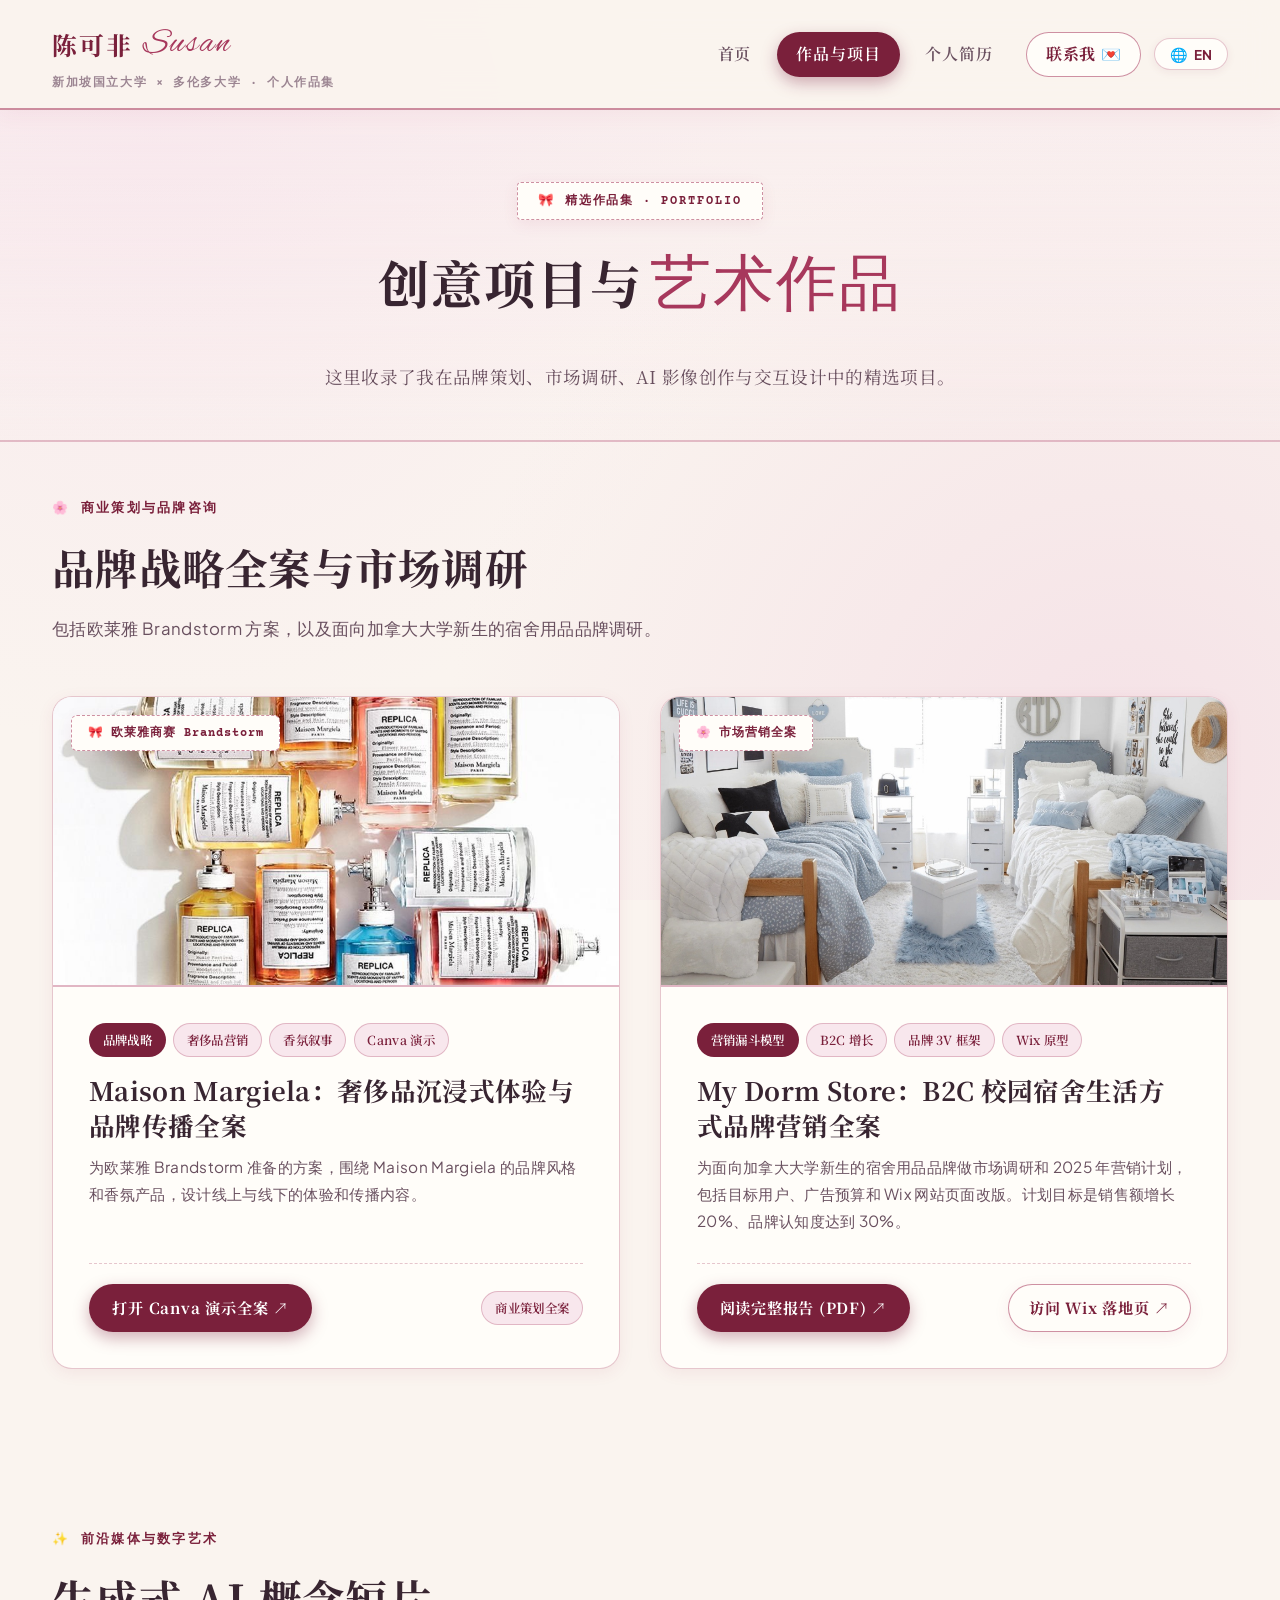
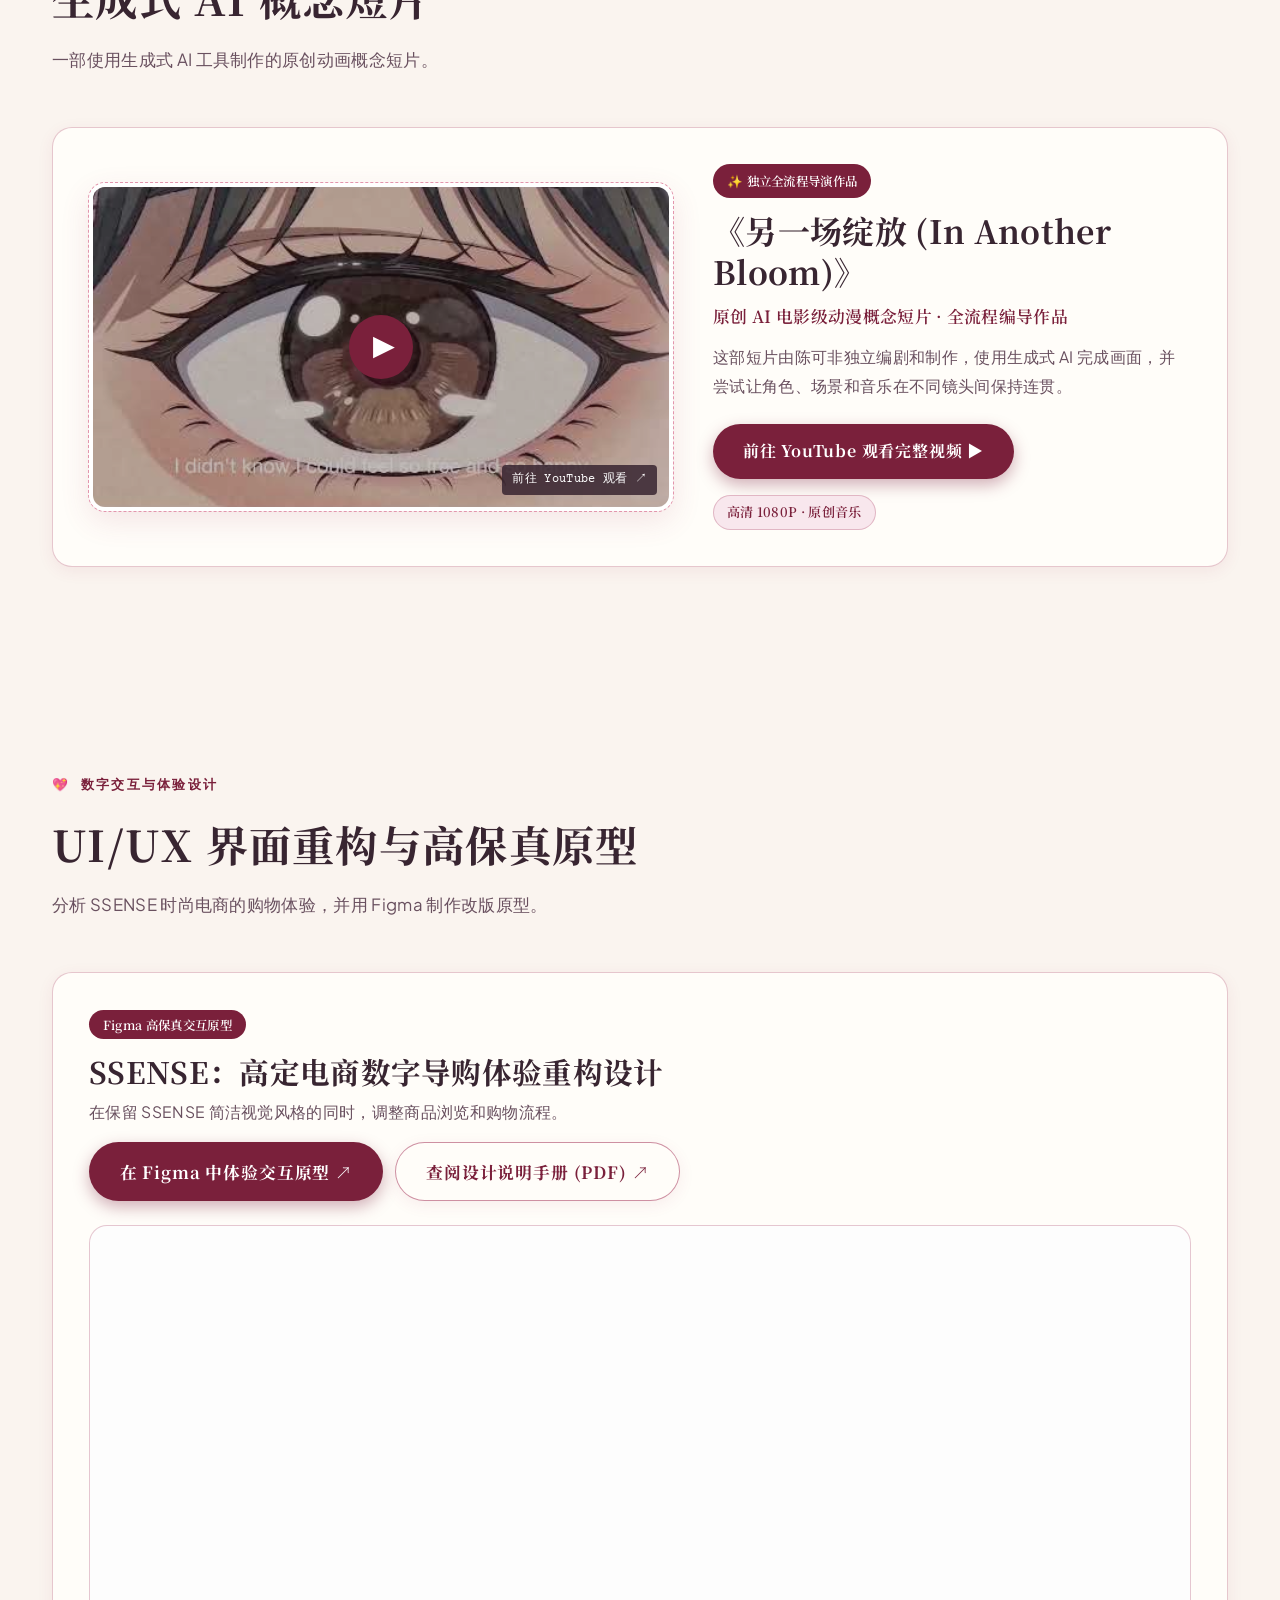
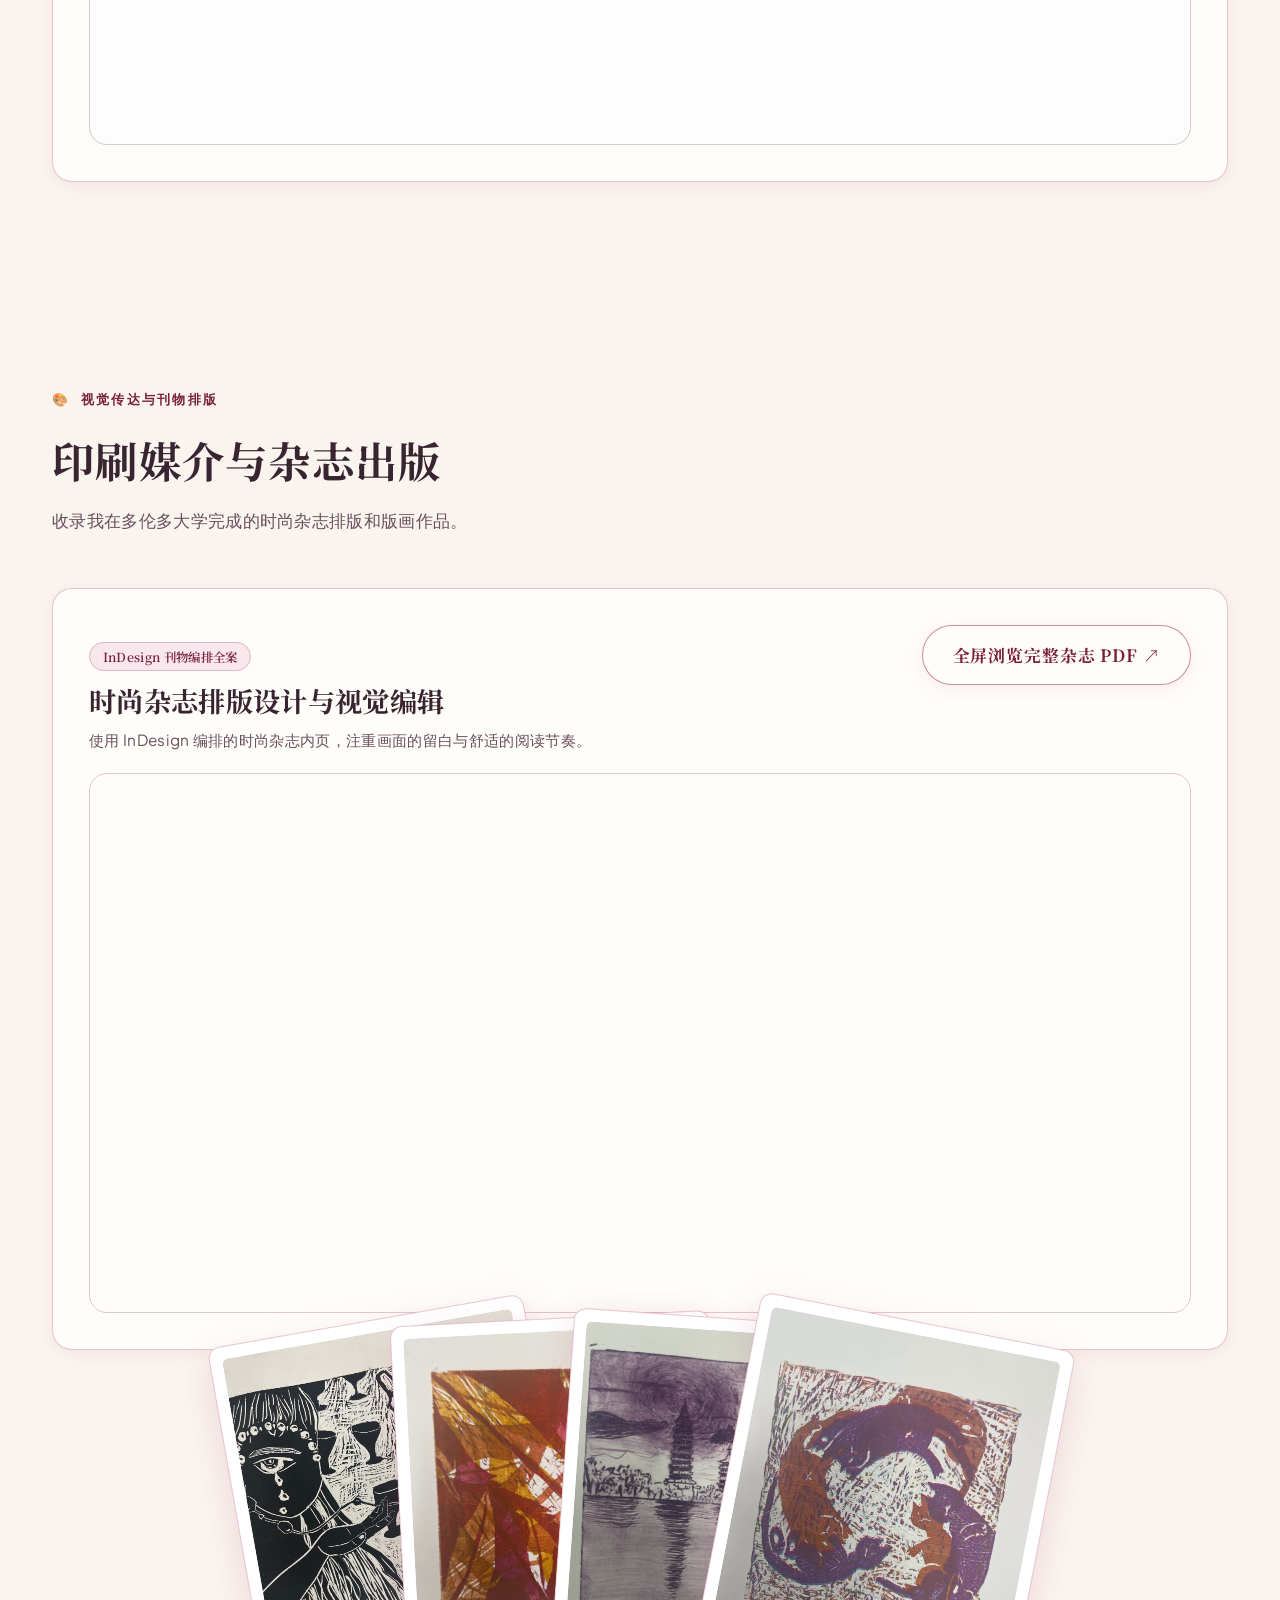
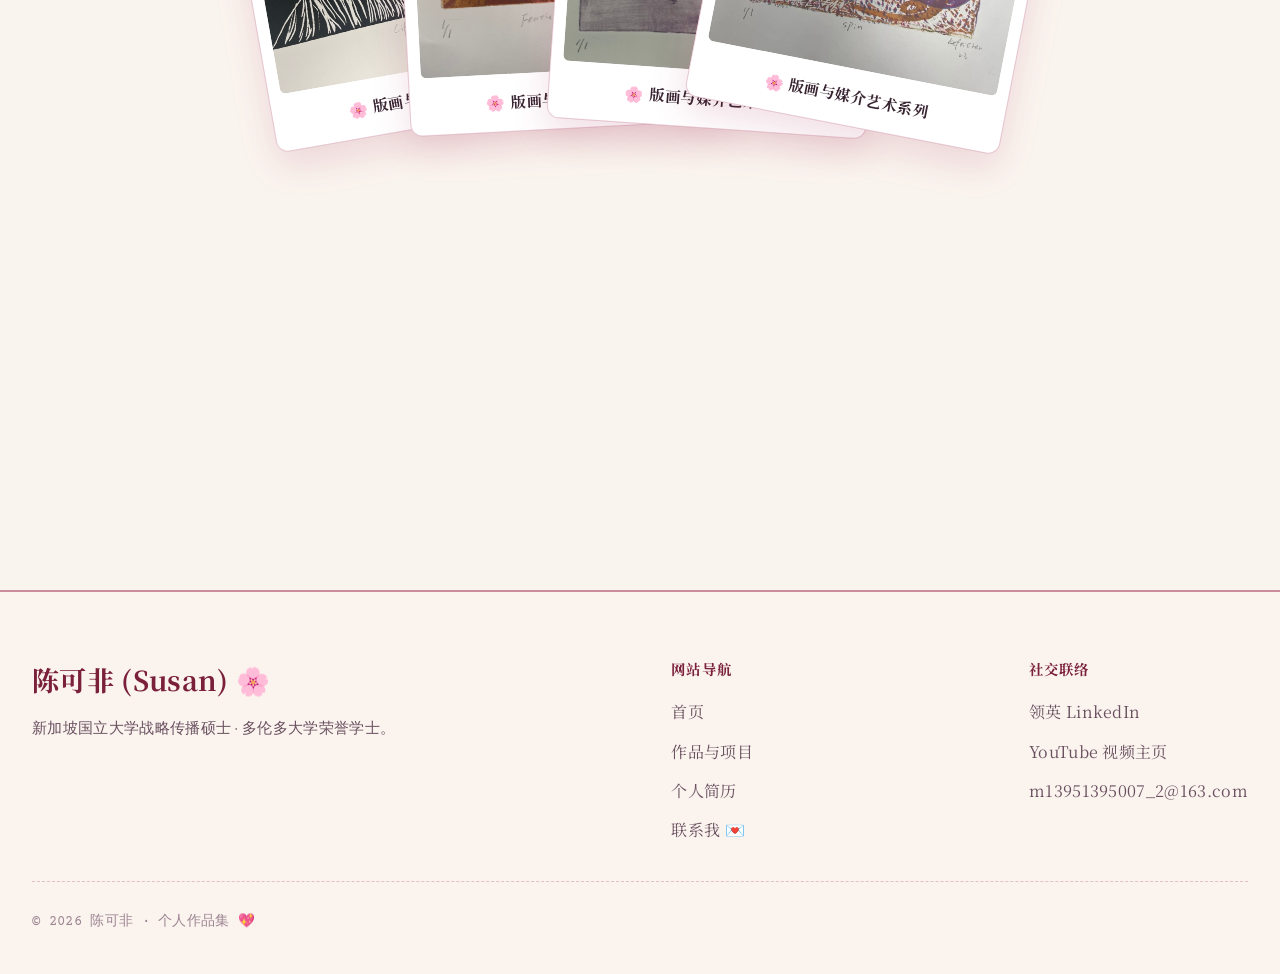
==== Project 2/Gallery.html @ 8dbc7023 "Add files via upload" ====
<!doctype html>
<html lang="zh-CN">
<head>
  <meta charset="utf-8">
  <meta name="viewport" content="width=device-width, initial-scale=1.0">
  <title>作品与项目 | 陈可非 (Susan) 🌸</title>
  <meta name="description" content="陈可非创意作品集 - 欧莱雅商业挑战赛策划案、My Dorm Store 营销全案、原创 AI 动漫短片、SSENSE 交互原型与印刷媒介出版设计。">
  <link rel="stylesheet" href="style.css">
  <script src="i18n.js"></script>
</head>
<body>

  <!-- 网站导航栏 -->
  <header class="site-header">
    <div class="nav-container">
      <a href="index.html" class="brand-logo">
        <span class="brand-name">陈可非 <span class="brand-script">Susan</span></span>
        <span class="brand-subtitle">新加坡国立大学 × 多伦多大学 · 个人作品集</span>
      </a>
      <nav class="site-nav">
        <a class="nav-link" href="index.html" data-i18n="nav.home">首页</a>
        <a class="nav-link active" href="Gallery.html" data-i18n="nav.gallery">作品与项目</a>
        <a class="nav-link" href="Resume.html" data-i18n="nav.resume">个人简历</a>
        <a class="nav-link nav-cta" href="Contact.html" data-i18n="nav.contact">联系我 💌</a>
        <button id="lang-toggle" class="lang-toggle-btn" aria-label="Toggle language" title="Switch Language">
          <span class="globe-icon">🌐</span>
          <span class="lang-text" data-i18n="lang.toggle_btn">EN</span>
        </button>
      </nav>
    </div>
  </header>

  <!-- 页面横幅 Banner -->
  <section class="subpage-hero">
    <div class="container">
      <span class="subpage-tag" data-i18n="gallery.hero_tag">🎀 精选作品集 · PORTFOLIO</span>
      <h1 class="subpage-title" data-i18n="gallery.hero_title">创意项目与<span>艺术作品</span></h1>
      <p class="subpage-desc" data-i18n="gallery.hero_desc">
        这里收录了我在品牌策划、市场调研、AI 影像创作与交互设计中的精选项目。
      </p>
    </div>
  </section>

  <!-- 主要内容区域 -->
  <main class="container">

    <!-- 板块一: 战略营销与商业策划 -->
    <section id="marketing-projects" class="section" style="padding-top: 0;">
      <div class="section-header">
        <span class="section-tag" data-i18n="gallery.sec1_tag">🌸 商业策划与品牌咨询</span>
        <h2 class="section-title" data-i18n="gallery.sec1_title">品牌战略全案与市场调研</h2>
        <p class="section-desc" data-i18n="gallery.sec1_desc">
          涵盖欧莱雅商业挑战赛策划全案与海外生活方式品牌市场营销调研。
        </p>
      </div>

      <div class="grid-projects">
        <!-- 案例 1: Maison Margiela -->
        <article id="margiela" class="project-card">
          <div class="card-media">
            <img src="Images/Maison_Margiela_Project.jpg" alt="Maison Margiela 品牌战略全案">
            <span class="card-media-badge" data-i18n="p1.badge">🎀 欧莱雅商赛 Brandstorm</span>
          </div>
          <div class="card-body">
            <div class="card-tags">
              <span class="tag-pill tag-featured" data-i18n="p1.tag1">品牌战略</span>
              <span class="tag-pill" data-i18n="p1.tag2">奢侈品营销</span>
              <span class="tag-pill" data-i18n="p1.tag3">香氛叙事</span>
              <span class="tag-pill" data-i18n="p1.tag4">Canva 演示</span>
            </div>
            <h3 class="card-title" data-i18n="p1.title">Maison Margiela：奢侈品沉浸式体验与品牌传播全案</h3>
            <p class="card-desc" data-i18n="p1.desc">
              针对全球顶尖商业赛事<strong>欧莱雅 Brandstorm</strong> 打造。深度解构 Maison Margiela 先锋时尚美学与香氛产品线，构建打通全渠道感官体验的数字叙事框架，精准赋能品牌在 Z 世代年轻圈层中的情绪共鸣。
            </p>
            <div class="card-footer">
              <a href="https://www.canva.com/design/DAHDSswVoE4/EtMs_yeeLUYKKAIg9IhPiQ/edit" target="_blank" rel="noopener noreferrer" class="btn btn-primary" style="padding: 0.6rem 1.4rem; font-size: 0.95rem;" data-i18n="gallery.btn_canva">
                打开 Canva 演示全案 ↗
              </a>
              <span class="tag-pill" data-i18n="gallery.pill_strategy">商业策划全案</span>
            </div>
          </div>
        </article>

        <!-- 案例 2: My Dorm Store -->
        <article id="mydormstore" class="project-card">
          <div class="card-media">
            <img src="Images/My_Dorm_Store_Cover.jpg" alt="My Dorm Store 市场营销全案">
            <span class="card-media-badge" data-i18n="p2.badge">🌸 市场营销全案</span>
          </div>
          <div class="card-body">
            <div class="card-tags">
              <span class="tag-pill tag-featured" data-i18n="p2.tag1">B2C 增长</span>
              <span class="tag-pill" data-i18n="p2.tag2">营销漏斗模型</span>
              <span class="tag-pill" data-i18n="p2.tag3">品牌 3V 框架</span>
              <span class="tag-pill" data-i18n="p2.tag4">Wix 原型落地</span>
            </div>
            <h3 class="card-title" data-i18n="p2.title">My Dorm Store：B2C 校园宿舍生活方式品牌营销全案</h3>
            <p class="card-desc" data-i18n="p2.desc">
              为加拿大高校新生宿舍生活方式品牌提供全链路市场调研与 2025 增长规划（目标提升 20% 销售额与 30% 知名度）。构建目标人群画像、营销漏斗付费广告预算分配策略，并完成 Wix 官网落地页重塑。
            </p>
            <div class="card-footer" style="flex-wrap: wrap; gap: 0.6rem;">
              <a href="other files/My Dorm Store Marketing Report.pdf" target="_blank" class="btn btn-primary" style="padding: 0.6rem 1.35rem; font-size: 0.95rem;" data-i18n="p2.btn_pdf">
                在线阅读完整 PDF 报告 ↗
              </a>
              <a href="https://nisirui6.wixsite.com/my-site-7" target="_blank" rel="noopener noreferrer" class="btn btn-secondary" style="padding: 0.6rem 1.25rem; font-size: 0.95rem;" data-i18n="gallery.btn_wix">
                访问 Wix 落地页 ↗
              </a>
            </div>
          </div>
        </article>
      </div>
    </section>

    <!-- 板块二: 前沿媒体与生成式 AI 影视 -->
    <section id="ai-anime" class="section">
      <div class="section-header">
        <span class="section-tag" data-i18n="gallery.sec2_tag">✨ 前沿媒体与数字艺术</span>
        <h2 class="section-title" data-i18n="gallery.sec2_title">生成式 AI 概念短片</h2>
        <p class="section-desc" data-i18n="gallery.sec2_desc">
          运用生成式 AI 工具链与数字影视制作全流程打造的原创动漫概念作品。
        </p>
      </div>

      <!-- 核心作品: 另一场绽放 (无嵌入播放器，点击直接前往 YouTube 观看) -->
      <div class="video-card-container">
        <div class="video-link-grid">
          <!-- 视频封面卡片，点击直达 YouTube -->
          <a href="https://www.youtube.com/watch?v=8Vp1lhLAo2I&t=71s" target="_blank" rel="noopener noreferrer" style="position: relative; display: block; border-radius: 16px; overflow: hidden; border: 4px solid #FFFFFF; outline: 1.5px dashed var(--pink-vintage); box-shadow: var(--shadow-card);" title="点击前往 YouTube 观看完整视频">
            <img src="Images/In_Another_Bloom_AI.jpg" alt="《另一场绽放》AI 动漫封面" style="width: 100%; height: 320px; object-fit: cover;">
            <!-- 播放按钮浮层 -->
            <div style="position: absolute; inset: 0; background: rgba(56, 37, 49, 0.3); display: flex; align-items: center; justify-content: center;">
              <div style="width: 64px; height: 64px; border-radius: 50%; background: var(--wine-seal); color: #fff; display: flex; align-items: center; justify-content: center; font-size: 1.75rem; box-shadow: var(--shadow-seal); padding-left: 4px;">
                ▶
              </div>
            </div>
            <span style="position: absolute; bottom: 12px; right: 12px; background: rgba(56, 37, 49, 0.85); color: #fff; font-family: var(--font-mono); font-size: 0.76rem; padding: 4px 10px; border-radius: 4px;" data-i18n="gallery.card_yt_jump">
              前往 YouTube 观看 ↗
            </span>
          </a>

          <!-- 作品文字解说与直达按钮 -->
          <div>
            <span class="tag-pill tag-featured" style="margin-bottom: 0.75rem; display: inline-block;" data-i18n="gallery.film_director_tag">✨ 独立全流程导演作品</span>
            <h3 style="font-family: var(--font-serif-cn); font-size: 2rem; color: var(--text-ink-dark); margin-bottom: 0.5rem; line-height: 1.3;" data-i18n="gallery.film_title">
              《另一场绽放 (In Another Bloom)》
            </h3>
            <p style="font-family: var(--font-serif-cn); font-size: 1.05rem; color: var(--wine-seal); font-weight: 600; margin-bottom: 0.75rem;" data-i18n="gallery.film_sub">
              原创 AI 电影级动漫概念短片 · 全流程编导作品
            </p>
            <p style="font-size: 0.98rem; color: var(--text-ink-medium); line-height: 1.8; margin-bottom: 1.5rem;" data-i18n="gallery.film_desc">
              由陈可非独立编剧、提示词架构与全流程制作的原创 AI 动漫艺术短片。探索生成式 AI 工具链在场景连贯性、电影级唯美光影构图与情感共鸣音乐声画同步的先锋表达。
            </p>
            <div style="display: flex; gap: 1rem; align-items: center; flex-wrap: wrap;">
              <a href="https://www.youtube.com/watch?v=8Vp1lhLAo2I&t=71s" target="_blank" rel="noopener noreferrer" class="btn btn-primary" style="padding: 0.75rem 1.8rem; font-size: 1rem;" data-i18n="gallery.btn_yt_watch">
                前往 YouTube 观看完整视频 ▶
              </a>
              <span class="tag-pill" style="font-size: 0.82rem;" data-i18n="gallery.film_hd_pill">高清 1080P · 原创音乐</span>
            </div>
          </div>
        </div>
      </div>
    </section>

    <!-- 板块三: 数字交互体验与 UI/UX 原型设计 -->
    <section id="ssense" class="section">
      <div class="section-header">
        <span class="section-tag" data-i18n="gallery.sec3_tag">💖 数字交互与体验设计</span>
        <h2 class="section-title" data-i18n="gallery.sec3_title">UI/UX 界面重构与高保真原型</h2>
        <p class="section-desc" data-i18n="gallery.sec3_desc">针对时尚电商平台 SSENSE 进行的体验分析、线框图推演与 Figma 交互原型重构。</p>
      </div>

      <div class="video-card-container">
        <div style="display: flex; justify-content: space-between; align-items: baseline; margin-bottom: 1.5rem; flex-wrap: wrap; gap: 1rem;">
          <div>
            <span class="tag-pill tag-featured" data-i18n="gallery.ssense_tag">Figma 高保真交互原型</span>
            <h3 style="font-family: var(--font-serif-cn); font-size: 1.85rem; color: var(--text-ink-dark); margin-top: 0.4rem;" data-i18n="gallery.ssense_title">SSENSE：高定电商数字导购体验重构设计</h3>
            <p style="color: var(--text-ink-medium); font-size: 0.98rem;" data-i18n="gallery.ssense_desc">极简主义奢品艺术画报排版与顺畅无阻的购物决策流程融合。</p>
          </div>
          <div style="display: flex; gap: 0.75rem; flex-wrap: wrap;">
            <a href="https://www.figma.com/file/NtJrOQ6XCEN53p4kDRyqcV/SSENSE?type=design&node-id=0%3A1&mode=design&t=7XXbhfQ2fX0tbKRV-1" target="_blank" rel="noopener noreferrer" class="btn btn-primary" data-i18n="gallery.btn_figma">
              在 Figma 中体验交互原型 ↗
            </a>
            <a href="other files/SSENSE – Figma.pdf" target="_blank" class="btn btn-secondary" data-i18n="gallery.btn_ssense_pdf">
              查阅设计说明手册 (PDF) ↗
            </a>
          </div>
        </div>

        <div class="embedded-document-frame" style="border-radius: 18px; overflow: hidden; border: 1.5px solid var(--border-vintage); background: #fdfdfd; height: 520px;">
          <iframe src="other files/SSENSE – Figma.pdf" title="SSENSE 改版设计展示" width="100%" height="100%" style="border: 0;"></iframe>
        </div>
      </div>
    </section>

    <!-- 板块四: 版式设计与印刷媒介 -->
    <section id="print-media" class="section">
      <div class="section-header">
        <span class="section-tag" data-i18n="gallery.sec4_tag">🎨 视觉传达与刊物排版</span>
        <h2 class="section-title" data-i18n="gallery.sec4_title">印刷媒介与杂志出版</h2>
        <p class="section-desc" data-i18n="gallery.sec4_desc">
          在多伦多大学期间创作的时尚杂志排版与版画作品，记录我对纸张质感与版式美学的探索。
        </p>
      </div>

      <!-- 杂志全案嵌入 -->
      <div class="video-card-container" style="margin-bottom: 3.5rem;">
        <div style="display: flex; justify-content: space-between; align-items: baseline; margin-bottom: 1.25rem; flex-wrap: wrap; gap: 1rem;">
          <div>
            <span class="tag-pill" data-i18n="gallery.mag_tag">InDesign 刊物编排全案</span>
            <h3 style="font-family: var(--font-serif-cn); font-size: 1.7rem; color: var(--text-ink-dark); margin-top: 0.4rem;" data-i18n="gallery.mag_title">时尚杂志排版设计与视觉编辑</h3>
            <p style="color: var(--text-ink-medium); font-size: 0.96rem;" data-i18n="gallery.mag_desc">使用 InDesign 编排的时尚杂志内页，注重画面的留白与舒适的阅读节奏。</p>
          </div>
          <a href="other files/in design magazine.pdf" target="_blank" class="btn btn-secondary" data-i18n="gallery.btn_mag_pdf">
            全屏浏览完整杂志 PDF ↗
          </a>
        </div>
        <div class="embedded-document-frame" style="border-radius: 18px; overflow: hidden; border: 1.5px solid var(--border-vintage); height: 540px;">
          <iframe src="other files/in design magazine.pdf" title="时尚杂志排版 PDF" width="100%" height="100%" style="border: 0;"></iframe>
        </div>
      </div>

      <!-- 翻动书页交叉堆叠展示（纯艺术版画媒介系列） -->
      <div class="art-book-deck-container">
        <div style="text-align: center; margin-bottom: 1.5rem;">
          <span class="tag-pill" style="font-size: 0.85rem; padding: 0.35rem 1rem;" data-i18n="gallery.book_hint">✦ 鼠标轻触或悬停任意书页 · 翻动浮起放大品读 ✦</span>
        </div>
        <div class="art-book-deck">
          <div class="book-page-card">
            <img src="Print media/WechatIMG1168.jpeg" alt="版画展出作品" loading="lazy">
            <div class="book-page-label" data-i18n="gallery.book_label">🌸 版画与媒介艺术系列</div>
          </div>
          <div class="book-page-card">
            <img src="Print media/WechatIMG1169.jpeg" alt="版画展出作品" loading="lazy">
            <div class="book-page-label" data-i18n="gallery.book_label">🌸 版画与媒介艺术系列</div>
          </div>
          <div class="book-page-card">
            <img src="Print media/WechatIMG1172.jpeg" alt="版画展出作品" loading="lazy">
            <div class="book-page-label" data-i18n="gallery.book_label">🌸 版画与媒介艺术系列</div>
          </div>
          <div class="book-page-card">
            <img src="Print media/WechatIMG1174.jpeg" alt="版画展出作品" loading="lazy">
            <div class="book-page-label" data-i18n="gallery.book_label">🌸 版画与媒介艺术系列</div>
          </div>
        </div>
      </div>
    </section>

  </main>

  <!-- 网站页脚 -->
  <footer class="site-footer">
    <div class="footer-container">
      <div class="footer-top">
        <div class="footer-brand">
          <h3 class="footer-brand-title" data-i18n="footer.brand_title">陈可非 (Susan) 🌸</h3>
          <p class="footer-brand-desc" data-i18n="footer.brand_desc">
            新加坡国立大学战略传播硕士 · 多伦多大学荣誉学士。
          </p>
        </div>
        <div class="footer-links-col">
          <span class="footer-col-title" data-i18n="footer.nav_title">网站导航</span>
          <a href="index.html" class="footer-link" data-i18n="nav.home">首页</a>
          <a href="Gallery.html" class="footer-link" data-i18n="nav.gallery">作品与项目</a>
          <a href="Resume.html" class="footer-link" data-i18n="nav.resume">个人简历</a>
          <a href="Contact.html" class="footer-link" data-i18n="nav.contact">联系我</a>
        </div>
        <div class="footer-links-col">
          <span class="footer-col-title" data-i18n="footer.social_title">社交联络</span>
          <a href="https://www.linkedin.com/in/%E5%8F%AF%E9%9D%9E-%E9%99%88-438ab32bb/" target="_blank" rel="noopener noreferrer" class="footer-link">领英 LinkedIn</a>
          <a href="https://www.youtube.com/@KefeiChen-c9f" target="_blank" rel="noopener noreferrer" class="footer-link">YouTube 视频主页</a>
          <a href="mailto:m13951395007_2@163.com" class="footer-link">m13951395007_2@163.com</a>
        </div>
      </div>
      <div class="footer-bottom">
        <span data-i18n="footer.bottom">© 2026 陈可非 · 个人作品集 💖</span>
      </div>
    </div>
  </footer>

</body>
</html>
---- Project 2/style.css ----
/* ==========================================================================
   KEFEI (SUSAN) CHEN - PERSONAL PORTFOLIO DESIGN SYSTEM
   Vintage Pink / Coquette Ephemera / Retro Chinese Editorial Aesthetic
   (粉色复古风 · 经典思源宋体 · 浪漫手账 · 邮戳名信片 · 典雅清晰中文排版)
   ========================================================================== */

@import url('https://fonts.googleapis.com/css2?family=Alex+Brush&family=Cormorant+Garamond:ital,wght@0,400;0,500;0,600;0,700;1,400;1,600;1,700&family=Courier+Prime:ital,wght@0,400;0,700;1,400&family=Noto+Serif+SC:wght@400;500;600;700;900&family=Plus+Jakarta+Sans:wght@300;400;500;600;700&display=swap');

:root {
  /* Vintage Rose & Antique Cream Paper Palette */
  --bg-vintage: #FAF4EF;
  --bg-paper: #FFFDF9;
  --bg-dusty-pink: #F8E7ED;
  --bg-soft-blush: #FCF1F5;
  --bg-card-hover: #FFF9FA;

  /* Antique Pink & Seal Tones */
  --pink-vintage-light: #FCE8EE;
  --pink-vintage: #E395AD;
  --pink-vintage-deep: #A7385C;
  --wine-seal: #7A203B;
  --gold-accent: #C49A58;

  /* Ink Typography (古典梅子墨水色，柔和深邃有书卷气，不显死黑) */
  --text-ink-dark: #382531;
  --text-ink-medium: #69505F;
  --text-ink-muted: #9C8592;
  --text-white: #FFFFFF;

  /* Borders & Stamp Lines */
  --border-vintage: rgba(167, 56, 92, 0.28);
  --border-vintage-strong: rgba(167, 56, 92, 0.55);
  --border-dashed: 1.5px dashed rgba(167, 56, 92, 0.4);

  /* Shadows (柔和纸本阴影) */
  --shadow-paper: 0 4px 16px rgba(167, 56, 92, 0.08);
  --shadow-card: 0 10px 30px rgba(167, 56, 92, 0.12);
  --shadow-card-hover: 0 20px 48px rgba(167, 56, 92, 0.2);
  --shadow-seal: 0 6px 16px rgba(122, 32, 59, 0.35);

  /* Font Families: 复古宋体 + 经典英式衬线 + 花体手写 + 等宽打字机 */
  --font-serif-cn: 'Noto Serif SC', 'Songti SC', 'Source Han Serif SC', 'Cormorant Garamond', serif;
  --font-serif: 'Cormorant Garamond', 'Noto Serif SC', serif;
  --font-script: 'Alex Brush', cursive;
  --font-mono: 'Courier Prime', Courier, monospace;
  --font-sans: -apple-system, BlinkMacSystemFont, 'PingFang SC', 'Hiragino Sans GB', 'Plus Jakarta Sans', sans-serif;

  /* Smooth Transitions */
  --transition-smooth: all 0.35s cubic-bezier(0.16, 1, 0.3, 1);
  --transition-fast: all 0.2s ease;
}

/* Base Reset & Antique Texture */
* {
  margin: 0;
  padding: 0;
  box-sizing: border-box;
}

html {
  scroll-behavior: smooth;
  font-size: 16px;
}

body {
  background-color: var(--bg-vintage);
  background-image: 
    radial-gradient(circle at 12% 15%, rgba(248, 231, 237, 0.8) 0%, transparent 45%),
    radial-gradient(circle at 88% 85%, rgba(243, 218, 227, 0.7) 0%, transparent 50%),
    radial-gradient(circle at 50% 50%, rgba(250, 244, 239, 0.9) 0%, transparent 70%);
  background-attachment: fixed;
  color: var(--text-ink-dark);
  font-family: var(--font-sans);
  line-height: 1.8;
  letter-spacing: 0.02em;
  -webkit-font-smoothing: antialiased;
  -moz-osx-font-smoothing: grayscale;
  overflow-x: hidden;
}

img {
  max-width: 100%;
  height: auto;
  display: block;
}

a {
  color: inherit;
  text-decoration: none;
  transition: var(--transition-fast);
}

/* ==========================================================================
   NAVIGATION BAR (复古法式报刊双线与纸本导航)
   ========================================================================== */
.site-header {
  position: sticky;
  top: 0;
  z-index: 1000;
  background: rgba(250, 244, 239, 0.94);
  backdrop-filter: blur(16px);
  -webkit-backdrop-filter: blur(16px);
  border-bottom: 2px double var(--border-vintage-strong);
  box-shadow: 0 4px 20px rgba(167, 56, 92, 0.06);
  transition: var(--transition-smooth);
}

.nav-container {
  max-width: 1240px;
  margin: 0 auto;
  padding: 0.85rem 2rem;
  display: flex;
  align-items: center;
  justify-content: space-between;
}

.brand-logo {
  display: flex;
  flex-direction: column;
}

.brand-name {
  font-family: var(--font-serif-cn);
  font-size: 1.55rem;
  font-weight: 700;
  letter-spacing: 0.08em;
  color: var(--wine-seal);
  display: flex;
  align-items: center;
  gap: 0.4rem;
}

.brand-name .brand-script {
  font-family: var(--font-script);
  font-size: 2.1rem;
  font-weight: 400;
  color: var(--pink-vintage-deep);
  margin-left: 0.25rem;
}

.brand-subtitle {
  font-family: var(--font-mono);
  font-size: 0.72rem;
  font-weight: 700;
  letter-spacing: 0.14em;
  color: var(--text-ink-muted);
}

.site-nav {
  display: flex;
  align-items: center;
  gap: 0.4rem;
}

.nav-link {
  font-family: var(--font-serif-cn);
  font-size: 1rem;
  font-weight: 600;
  letter-spacing: 0.05em;
  color: var(--text-ink-medium);
  padding: 0.45rem 1.15rem;
  border-radius: 999px;
  border: 1px solid transparent;
  transition: var(--transition-smooth);
}

.nav-link:hover {
  color: var(--wine-seal);
  background: var(--bg-dusty-pink);
  border-color: var(--border-vintage);
}

.nav-link.active {
  color: #FFFFFF;
  background: var(--wine-seal);
  box-shadow: var(--shadow-seal);
}

.nav-cta {
  background: var(--bg-paper);
  border: 1.5px solid var(--border-vintage-strong);
  color: var(--wine-seal) !important;
  margin-left: 0.5rem;
  font-family: var(--font-serif-cn);
  font-weight: 700;
}

.nav-cta:hover {
  background: var(--wine-seal) !important;
  color: #FFFFFF !important;
  transform: translateY(-2px);
  box-shadow: var(--shadow-seal);
}

/* 语言切换按钮 (中 / EN Language Toggle Pill) */
.lang-toggle-btn {
  display: inline-flex;
  align-items: center;
  justify-content: center;
  gap: 0.35rem;
  background: var(--bg-paper);
  border: 1.5px solid var(--border-vintage);
  color: var(--wine-seal);
  font-family: var(--font-serif-cn), var(--font-serif-en);
  font-size: 0.84rem;
  font-weight: 700;
  padding: 0.42rem 0.95rem;
  border-radius: 999px;
  cursor: pointer;
  transition: all 0.25s ease;
  user-select: none;
  box-shadow: 0 2px 8px rgba(122, 32, 59, 0.08);
  margin-left: 0.4rem;
}

.lang-toggle-btn:hover {
  background: var(--wine-seal);
  color: #FFFFFF;
  border-color: var(--wine-seal);
  transform: translateY(-2px);
  box-shadow: var(--shadow-seal);
}

.lang-toggle-btn .globe-icon {
  font-size: 0.88rem;
  line-height: 1;
}

body.lang-en {
  --font-serif-cn: "Cormorant Garamond", "Noto Serif SC", Georgia, serif;
}

/* ==========================================================================
   SUBPAGE HERO BANNER (复古航空邮戳与信件标头)
   ========================================================================== */
.subpage-hero {
  padding: 4.5rem 2rem 3rem;
  text-align: center;
  background: linear-gradient(180deg, rgba(248, 231, 237, 0.45) 0%, rgba(250, 244, 239, 0) 100%);
  border-bottom: 2px double var(--border-vintage);
  margin-bottom: 3.5rem;
  position: relative;
}

.subpage-tag {
  display: inline-flex;
  align-items: center;
  gap: 0.5rem;
  font-family: var(--font-mono);
  font-size: 0.78rem;
  font-weight: 700;
  letter-spacing: 0.16em;
  color: var(--wine-seal);
  background: var(--bg-paper);
  padding: 0.4rem 1.25rem;
  border-radius: 4px;
  border: 1px dashed var(--border-vintage-strong);
  box-shadow: var(--shadow-paper);
  margin-bottom: 1rem;
}

.subpage-title {
  font-family: var(--font-serif-cn);
  font-size: 3.2rem;
  font-weight: 700;
  letter-spacing: 0.04em;
  color: var(--text-ink-dark);
  margin-bottom: 0.85rem;
}

.subpage-title span {
  font-family: var(--font-script);
  font-size: 3.8rem;
  font-weight: 400;
  color: var(--pink-vintage-deep);
  margin-left: 0.4rem;
}

.subpage-desc {
  max-width: 720px;
  margin: 0 auto;
  font-family: var(--font-serif-cn);
  font-size: 1.1rem;
  color: var(--text-ink-medium);
  line-height: 1.8;
}

/* ==========================================================================
   HOME HERO SECTION (复古名信片与人文排版)
   ========================================================================== */
.home-hero {
  max-width: 1240px;
  margin: 0 auto;
  padding: 4.5rem 2rem 5rem;
  display: grid;
  grid-template-columns: 1.15fr 0.85fr;
  gap: 4rem;
  align-items: center;
}

.hero-content {
  display: flex;
  flex-direction: column;
  gap: 1.35rem;
}

.status-badge {
  display: inline-flex;
  align-items: center;
  gap: 0.5rem;
  font-family: var(--font-mono);
  font-size: 0.82rem;
  font-weight: 700;
  letter-spacing: 0.1em;
  color: var(--wine-seal);
  background: var(--bg-paper);
  border: 1.5px dashed var(--border-vintage-strong);
  padding: 0.45rem 1.2rem;
  border-radius: 6px;
  width: fit-content;
  box-shadow: var(--shadow-paper);
}

.hero-title {
  font-family: var(--font-serif-cn);
  font-size: 3.8rem;
  font-weight: 900;
  line-height: 1.15;
  letter-spacing: 0.05em;
  color: var(--text-ink-dark);
}

.hero-title .hero-script-name {
  display: block;
  font-family: var(--font-script);
  font-size: 4.5rem;
  font-weight: 400;
  color: var(--pink-vintage-deep);
  line-height: 1;
  margin-top: 0.2rem;
}

.hero-subtitle {
  font-family: var(--font-serif-cn);
  font-size: 1.25rem;
  font-weight: 600;
  color: var(--wine-seal);
  letter-spacing: 0.08em;
}

.hero-bio {
  font-size: 1.05rem;
  color: var(--text-ink-medium);
  line-height: 1.85;
}

.hero-actions {
  display: flex;
  align-items: center;
  gap: 1rem;
  margin-top: 0.5rem;
  flex-wrap: wrap;
}

.btn {
  display: inline-flex;
  align-items: center;
  justify-content: center;
  gap: 0.5rem;
  padding: 0.85rem 1.85rem;
  font-family: var(--font-serif-cn);
  font-size: 1.05rem;
  font-weight: 700;
  letter-spacing: 0.05em;
  cursor: pointer;
  transition: var(--transition-smooth);
  border-radius: 999px;
  border: 1.5px solid transparent;
}

.btn-primary {
  background: var(--wine-seal);
  color: #FFFFFF;
  box-shadow: var(--shadow-seal);
}

.btn-primary:hover {
  background: var(--pink-vintage-deep);
  transform: translateY(-2px);
  box-shadow: 0 8px 24px rgba(122, 32, 59, 0.45);
}

.btn-secondary {
  background: var(--bg-paper);
  color: var(--wine-seal);
  border-color: var(--border-vintage-strong);
  box-shadow: var(--shadow-paper);
}

.btn-secondary:hover {
  background: var(--bg-dusty-pink);
  border-color: var(--wine-seal);
  transform: translateY(-2px);
}

.hero-socials {
  display: flex;
  align-items: center;
  gap: 1.35rem;
  margin-top: 0.75rem;
  padding-top: 1.25rem;
  border-top: 2px double var(--border-vintage);
}

.social-link {
  font-family: var(--font-mono);
  font-size: 0.88rem;
  font-weight: 700;
  color: var(--text-ink-medium);
  letter-spacing: 0.05em;
}

.social-link:hover {
  color: var(--wine-seal);
}

/* Hero Visual: 复古名信片照片边框 */
.hero-visual {
  position: relative;
  display: flex;
  justify-content: center;
}

.profile-card-wrapper {
  position: relative;
  width: 100%;
  max-width: 410px;
}

.profile-img-frame {
  width: 100%;
  height: 490px;
  border-radius: 18px;
  overflow: hidden;
  box-shadow: 0 16px 40px rgba(122, 32, 59, 0.18);
  border: 10px solid #FFFFFF;
  outline: 2px dashed var(--pink-vintage);
  background: #FFFFFF;
  position: relative;
}

.profile-img-frame img {
  width: 100%;
  height: 100%;
  object-fit: cover;
  transition: var(--transition-smooth);
}

.profile-img-frame:hover img {
  transform: scale(1.04);
}

/* 邮戳印章徽章 */
.profile-floating-badge {
  position: absolute;
  bottom: 20px;
  left: -20px;
  background: #FFFFFF;
  padding: 0.9rem 1.4rem;
  border-radius: 12px;
  box-shadow: 0 10px 30px rgba(122, 32, 59, 0.16);
  border: 1.5px solid var(--border-vintage-strong);
  display: flex;
  align-items: center;
  gap: 0.85rem;
  transform: rotate(-1.5deg);
}

.badge-avatar-icon {
  width: 42px;
  height: 42px;
  border-radius: 50%;
  background: radial-gradient(circle, #8F2B48 0%, #68192E 100%);
  color: #FFFFFF;
  display: flex;
  align-items: center;
  justify-content: center;
  font-size: 1.25rem;
  box-shadow: var(--shadow-seal);
  flex-shrink: 0;
}

.badge-text-title {
  font-family: var(--font-serif-cn);
  font-size: 1.05rem;
  font-weight: 700;
  color: var(--text-ink-dark);
}

.badge-text-desc {
  font-family: var(--font-mono);
  font-size: 0.74rem;
  color: var(--wine-seal);
  letter-spacing: 0.05em;
}

/* ==========================================================================
   CONTAINERS & SECTION HEADINGS
   ========================================================================== */
.container {
  max-width: 1240px;
  margin: 0 auto;
  padding: 0 2rem;
}

.section {
  padding: 5rem 0;
}

.section-header {
  margin-bottom: 3.25rem;
  display: flex;
  flex-direction: column;
  gap: 0.5rem;
}

.section-tag {
  font-family: var(--font-mono);
  font-size: 0.8rem;
  font-weight: 700;
  letter-spacing: 0.18em;
  color: var(--wine-seal);
  display: inline-flex;
  align-items: center;
  gap: 0.4rem;
}

.section-title {
  font-family: var(--font-serif-cn);
  font-size: 2.65rem;
  font-weight: 700;
  letter-spacing: 0.03em;
  color: var(--text-ink-dark);
}

.section-desc {
  max-width: 740px;
  color: var(--text-ink-medium);
  font-size: 1.05rem;
  line-height: 1.8;
}

/* ==========================================================================
   STATS HIGHLIGHTS CARDS (复古邮戳与票根数据看板)
   ========================================================================== */
.stats-grid {
  display: grid;
  grid-template-columns: repeat(4, 1fr);
  gap: 1.5rem;
  margin-bottom: 3.5rem;
}

.stat-card {
  background: var(--bg-paper);
  border: 1.5px dashed var(--border-vintage-strong);
  border-radius: 14px;
  padding: 1.6rem 1.25rem;
  text-align: center;
  box-shadow: var(--shadow-paper);
  position: relative;
  transition: var(--transition-smooth);
}

.stat-card::before {
  content: '✦';
  position: absolute;
  top: 8px;
  right: 12px;
  font-size: 0.75rem;
  color: var(--pink-vintage);
}

.stat-card:hover {
  transform: translateY(-4px) rotate(-0.5deg);
  box-shadow: var(--shadow-card);
  border-color: var(--wine-seal);
}

.stat-num {
  font-family: var(--font-serif-cn);
  font-size: 2.4rem;
  font-weight: 900;
  color: var(--wine-seal);
  line-height: 1.1;
  margin-bottom: 0.4rem;
}

.stat-label {
  font-family: var(--font-serif-cn);
  font-size: 0.88rem;
  font-weight: 600;
  color: var(--text-ink-medium);
}

/* ==========================================================================
   EXPERIENCE CARDS (复古档案卡与工作经历)
   ========================================================================== */
.exp-home-list {
  display: flex;
  flex-direction: column;
  gap: 2rem;
}

.exp-home-card {
  background: var(--bg-paper);
  border: 1.5px solid var(--border-vintage);
  border-radius: 18px;
  padding: 2.4rem;
  box-shadow: var(--shadow-paper);
  position: relative;
  transition: var(--transition-smooth);
}

.exp-home-card:hover {
  transform: translateY(-4px);
  box-shadow: var(--shadow-card-hover);
  border-color: var(--border-vintage-strong);
}

.exp-card-header {
  display: flex;
  justify-content: space-between;
  align-items: baseline;
  flex-wrap: wrap;
  gap: 0.75rem;
  margin-bottom: 1.15rem;
  padding-bottom: 1rem;
  border-bottom: 2px double var(--border-vintage);
}

.exp-company-box {
  display: flex;
  align-items: center;
  gap: 0.85rem;
}

.exp-company-badge {
  font-size: 1.5rem;
}

.exp-company-name {
  font-family: var(--font-serif-cn);
  font-size: 1.5rem;
  font-weight: 700;
  color: var(--text-ink-dark);
}

.exp-role-title {
  font-family: var(--font-serif-cn);
  font-size: 0.95rem;
  font-weight: 600;
  color: var(--wine-seal);
}

.exp-bullets-list {
  list-style: none;
  display: flex;
  flex-direction: column;
  gap: 0.85rem;
  margin-top: 0.85rem;
}

.exp-bullet-item {
  position: relative;
  padding-left: 1.75rem;
  font-size: 0.96rem;
  color: var(--text-ink-medium);
  line-height: 1.75;
}

.exp-bullet-item::before {
  content: '🎀';
  position: absolute;
  left: 0;
  top: 0.1rem;
  font-size: 0.85rem;
}

.exp-bullet-item strong {
  color: var(--text-ink-dark);
  font-weight: 700;
}

/* 教育背景卡片 */
.edu-banner-grid {
  display: grid;
  grid-template-columns: 1fr 1fr;
  gap: 1.75rem;
  margin-top: 2.5rem;
}

.edu-mini-card {
  background: var(--bg-paper);
  border: 1.5px dashed var(--border-vintage-strong);
  border-radius: 16px;
  padding: 2rem;
  box-shadow: var(--shadow-paper);
  transition: var(--transition-smooth);
}

.edu-mini-card:hover {
  transform: translateY(-3px);
  box-shadow: var(--shadow-card);
  border-color: var(--wine-seal);
}

/* ==========================================================================
   PROJECT CARDS & GRIDS (复古画廊与名信片卡片)
   ========================================================================== */
.grid-projects {
  display: grid;
  grid-template-columns: repeat(2, 1fr);
  gap: 2.5rem;
}

.project-card {
  background: var(--bg-paper);
  border-radius: 20px;
  overflow: hidden;
  border: 1.5px solid var(--border-vintage);
  box-shadow: var(--shadow-paper);
  transition: var(--transition-smooth);
  display: flex;
  flex-direction: column;
}

.project-card:hover {
  transform: translateY(-6px);
  box-shadow: var(--shadow-card-hover);
  border-color: var(--border-vintage-strong);
}

.card-media {
  position: relative;
  width: 100%;
  height: 290px;
  overflow: hidden;
  background: var(--bg-dusty-pink);
  border-bottom: 2px double var(--border-vintage);
}

.card-media img {
  width: 100%;
  height: 100%;
  object-fit: cover;
  transition: transform 0.65s cubic-bezier(0.16, 1, 0.3, 1);
}

.project-card:hover .card-media img {
  transform: scale(1.05);
}

.card-media-badge {
  position: absolute;
  top: 1.15rem;
  left: 1.15rem;
  background: var(--bg-paper);
  font-family: var(--font-mono);
  font-size: 0.74rem;
  font-weight: 700;
  letter-spacing: 0.08em;
  color: var(--wine-seal);
  padding: 0.4rem 0.95rem;
  border-radius: 6px;
  border: 1px dashed var(--border-vintage-strong);
  box-shadow: var(--shadow-paper);
}

.card-body {
  padding: 2.25rem;
  display: flex;
  flex-direction: column;
  flex-grow: 1;
}

.card-tags {
  display: flex;
  flex-wrap: wrap;
  gap: 0.45rem;
  margin-bottom: 1rem;
}

.tag-pill {
  font-family: var(--font-serif-cn);
  font-size: 0.78rem;
  font-weight: 600;
  padding: 0.3rem 0.8rem;
  border-radius: 999px;
  background: var(--bg-dusty-pink);
  color: var(--wine-seal);
  border: 1px solid var(--border-vintage);
}

.tag-pill.tag-featured {
  background: var(--wine-seal);
  color: #FFFFFF;
  border-color: transparent;
}

.card-title {
  font-family: var(--font-serif-cn);
  font-size: 1.6rem;
  font-weight: 700;
  color: var(--text-ink-dark);
  margin-bottom: 0.75rem;
  line-height: 1.35;
}

.card-desc {
  font-size: 0.96rem;
  color: var(--text-ink-medium);
  line-height: 1.75;
  margin-bottom: 1.75rem;
  flex-grow: 1;
}

.card-footer {
  display: flex;
  align-items: center;
  justify-content: space-between;
  padding-top: 1.25rem;
  border-top: 1px dashed var(--border-vintage);
}

.card-action-link {
  font-family: var(--font-serif-cn);
  display: inline-flex;
  align-items: center;
  gap: 0.45rem;
  font-size: 1rem;
  font-weight: 700;
  color: var(--wine-seal);
}

.card-action-link:hover {
  color: var(--pink-vintage-deep);
  gap: 0.7rem;
}

/* ==========================================================================
   VIDEO & MEDIA CARD CONTAINER
   ========================================================================== */
.video-card-container {
  background: var(--bg-paper);
  border-radius: 20px;
  padding: 2.25rem;
  box-shadow: var(--shadow-paper);
  border: 1.5px solid var(--border-vintage);
  margin-bottom: 3rem;
}

.video-link-grid {
  display: grid;
  grid-template-columns: 1.1fr 0.9fr;
  gap: 2.5rem;
  align-items: center;
}

@media (max-width: 900px) {
  .video-link-grid {
    grid-template-columns: 1fr;
    gap: 1.5rem;
  }
}

.responsive-video-wrapper {
  position: relative;
  width: 100%;
  padding-bottom: 56.25%; /* 16:9 Aspect Ratio */
  height: 0;
  border-radius: 14px;
  overflow: hidden;
  background: #000;
  box-shadow: var(--shadow-paper);
  border: 4px solid var(--bg-paper);
  outline: 1.5px dashed var(--pink-vintage);
}

.responsive-video-wrapper iframe,
.responsive-video-wrapper video {
  position: absolute;
  top: 0;
  left: 0;
  width: 100%;
  height: 100%;
  border: 0;
}

/* ==========================================================================
   INTERACTIVE BOOK PAGES / OVERLAPPING ART FOLIO DECK (翻动书页交叉堆叠)
   ========================================================================== */
.art-book-deck-container {
  position: relative;
  max-width: 1080px;
  margin: 3.5rem auto 3rem;
  padding: 2.5rem 1rem 4.5rem;
  display: flex;
  flex-direction: column;
  align-items: center;
  min-height: 560px;
}

.art-book-deck {
  position: relative;
  width: 100%;
  display: flex;
  justify-content: center;
  align-items: center;
  margin-top: 1.5rem;
}

.book-page-card {
  position: absolute;
  width: 320px;
  background: #FFFFFF;
  padding: 12px 12px 16px 12px;
  border-radius: 12px;
  border: 1.5px solid var(--border-vintage);
  box-shadow: 0 14px 36px rgba(167, 56, 92, 0.16);
  cursor: pointer;
  transition: all 0.45s cubic-bezier(0.175, 0.885, 0.32, 1.25);
  transform-origin: center center;
  user-select: none;
}

.book-page-card img {
  width: 100%;
  height: 340px;
  object-fit: cover;
  border-radius: 6px;
  transition: transform 0.4s ease;
}

.book-page-card .book-page-label {
  padding-top: 0.85rem;
  font-family: var(--font-serif-cn);
  font-size: 0.95rem;
  font-weight: 700;
  color: var(--text-ink-dark);
  text-align: center;
  letter-spacing: 0.05em;
}

/* 4 张卡片初始交叉叠放姿态（宛如随性摊开在书桌上的复古画册） */
.book-page-card:nth-child(1) {
  transform: translateX(-240px) rotate(-10deg);
  z-index: 1;
}
.book-page-card:nth-child(2) {
  transform: translateX(-80px) rotate(-3deg);
  z-index: 2;
}
.book-page-card:nth-child(3) {
  transform: translateX(80px) rotate(4deg);
  z-index: 3;
}
.book-page-card:nth-child(4) {
  transform: translateX(240px) rotate(11deg);
  z-index: 4;
}

/* 鼠标悬停任意书页：自动翻起、置于顶层、拉直并放大展示全部细节 */
.book-page-card:hover {
  z-index: 50 !important;
  transform: scale(1.24) rotate(0deg) translateY(-32px) !important;
  box-shadow: 0 32px 70px rgba(122, 32, 59, 0.35);
  border-color: var(--wine-seal);
}

@media (max-width: 992px) {
  .art-book-deck-container {
    min-height: 500px;
  }
  .book-page-card {
    width: 260px;
    padding: 10px 10px 14px 10px;
  }
  .book-page-card img {
    height: 280px;
  }
  .book-page-card:nth-child(1) {
    transform: translateX(-160px) rotate(-9deg);
  }
  .book-page-card:nth-child(2) {
    transform: translateX(-50px) rotate(-3deg);
  }
  .book-page-card:nth-child(3) {
    transform: translateX(50px) rotate(3deg);
  }
  .book-page-card:nth-child(4) {
    transform: translateX(160px) rotate(9deg);
  }
  .book-page-card:hover {
    transform: scale(1.18) rotate(0deg) translateY(-20px) !important;
  }
}

@media (max-width: 640px) {
  .art-book-deck-container {
    min-height: auto;
    padding: 1rem 0;
  }
  .art-book-deck {
    display: grid;
    grid-template-columns: 1fr 1fr;
    gap: 1.25rem;
    margin-top: 1rem;
  }
  .book-page-card {
    position: static;
    width: 100%;
    transform: none !important;
    box-shadow: var(--shadow-paper);
  }
  .book-page-card img {
    height: 200px;
  }
  .book-page-card:hover {
    transform: translateY(-4px) !important;
  }
}

/* ==========================================================================
   PHOTO GRID (拍立得画廊展览)
   ========================================================================== */
.photo-masonry-grid {
  display: grid;
  grid-template-columns: repeat(auto-fill, minmax(280px, 1fr));
  gap: 2rem;
}

.photo-item {
  position: relative;
  border-radius: 12px;
  overflow: hidden;
  background: #FFFFFF;
  padding: 12px 12px 16px 12px; /* 拍立得相框 */
  box-shadow: var(--shadow-paper);
  border: 1px solid var(--border-vintage);
  transition: var(--transition-smooth);
}

.photo-item:hover {
  transform: translateY(-6px) rotate(0.8deg);
  box-shadow: var(--shadow-card-hover);
  border-color: var(--border-vintage-strong);
}

.photo-item img {
  width: 100%;
  height: 290px;
  object-fit: cover;
  border-radius: 6px;
  transition: transform 0.55s ease;
}

.photo-item:hover img {
  transform: scale(1.04);
}

.photo-caption {
  padding-top: 0.85rem;
  font-family: var(--font-serif-cn);
  font-size: 1.05rem;
  font-weight: 600;
  color: var(--text-ink-dark);
  text-align: center;
}

/* ==========================================================================
   RESUME PAGE STYLES (复古档案与技能树)
   ========================================================================== */
.resume-layout {
  display: grid;
  grid-template-columns: 350px 1fr;
  gap: 3.5rem;
}

.resume-sidebar {
  display: flex;
  flex-direction: column;
  gap: 2rem;
}

.sidebar-card {
  background: var(--bg-paper);
  border-radius: 20px;
  padding: 2.25rem;
  border: 1.5px solid var(--border-vintage);
  box-shadow: var(--shadow-paper);
}

.resume-avatar-frame {
  width: 100%;
  height: 390px;
  border-radius: 14px;
  overflow: hidden;
  margin-bottom: 1.5rem;
  box-shadow: var(--shadow-card);
  border: 6px solid #FFFFFF;
  outline: 1.5px dashed var(--pink-vintage);
}

.resume-avatar-frame img {
  width: 100%;
  height: 100%;
  object-fit: cover;
}

.sidebar-name {
  font-family: var(--font-serif-cn);
  font-size: 1.85rem;
  font-weight: 700;
  color: var(--wine-seal);
  margin-bottom: 0.25rem;
}

.sidebar-title {
  font-family: var(--font-serif-cn);
  font-size: 0.95rem;
  font-weight: 600;
  color: var(--pink-vintage-deep);
  margin-bottom: 1.15rem;
}

.sidebar-intro {
  font-size: 0.96rem;
  color: var(--text-ink-medium);
  line-height: 1.8;
}

.skills-group {
  margin-top: 1.5rem;
}

.skills-group-title {
  font-family: var(--font-serif-cn);
  font-size: 0.9rem;
  font-weight: 700;
  letter-spacing: 0.08em;
  color: var(--wine-seal);
  margin-bottom: 0.75rem;
  display: flex;
  align-items: center;
  gap: 0.35rem;
}

.skills-pills-list {
  display: flex;
  flex-wrap: wrap;
  gap: 0.5rem;
}

/* Timeline */
.resume-main {
  display: flex;
  flex-direction: column;
  gap: 3.5rem;
}

.resume-section-title {
  font-family: var(--font-serif-cn);
  font-size: 2rem;
  font-weight: 700;
  color: var(--text-ink-dark);
  margin-bottom: 1.75rem;
  padding-bottom: 0.85rem;
  border-bottom: 2px double var(--border-vintage);
  display: flex;
  align-items: center;
  gap: 0.75rem;
}

.timeline {
  display: flex;
  flex-direction: column;
  gap: 2.25rem;
  position: relative;
  padding-left: 1.85rem;
  border-left: 2px dashed var(--border-vintage-strong);
}

.timeline-item {
  position: relative;
}

.timeline-item::before {
  content: '💌';
  position: absolute;
  left: -2.85rem;
  top: 0.15rem;
  font-size: 1rem;
}

.timeline-header {
  display: flex;
  align-items: baseline;
  justify-content: space-between;
  margin-bottom: 0.5rem;
  flex-wrap: wrap;
  gap: 0.5rem;
}

.timeline-title {
  font-family: var(--font-serif-cn);
  font-size: 1.45rem;
  font-weight: 700;
  color: var(--text-ink-dark);
}

.timeline-institution {
  font-family: var(--font-serif-cn);
  font-size: 0.95rem;
  font-weight: 600;
  color: var(--wine-seal);
}

.timeline-badge {
  font-family: var(--font-mono);
  font-size: 0.76rem;
  font-weight: 700;
  color: var(--wine-seal);
  background: var(--bg-dusty-pink);
  border: 1px dashed var(--border-vintage);
  padding: 0.25rem 0.85rem;
  border-radius: 4px;
}

.timeline-desc {
  font-size: 0.96rem;
  color: var(--text-ink-medium);
  line-height: 1.8;
  margin-top: 0.5rem;
}

/* ==========================================================================
   CONTACT PAGE STYLES (复古信笺与表单)
   ========================================================================== */
.contact-grid {
  display: grid;
  grid-template-columns: 0.95fr 1.05fr;
  gap: 3.5rem;
  align-items: start;
}

.contact-info-card,
.contact-form-card {
  background: var(--bg-paper);
  border-radius: 22px;
  padding: 2.75rem;
  border: 1.5px solid var(--border-vintage);
  box-shadow: var(--shadow-paper);
}

.contact-method-list {
  display: flex;
  flex-direction: column;
  gap: 1.5rem;
  margin: 2rem 0;
}

.contact-method-item {
  display: flex;
  align-items: flex-start;
  gap: 1.25rem;
}

.contact-icon-box {
  width: 48px;
  height: 48px;
  border-radius: 12px;
  background: var(--bg-dusty-pink);
  color: var(--wine-seal);
  display: flex;
  align-items: center;
  justify-content: center;
  font-size: 1.3rem;
  flex-shrink: 0;
  box-shadow: var(--shadow-paper);
  border: 1px dashed var(--border-vintage-strong);
}

.contact-method-label {
  font-family: var(--font-serif-cn);
  font-size: 0.82rem;
  font-weight: 700;
  letter-spacing: 0.08em;
  color: var(--text-ink-muted);
}

.contact-method-value {
  font-family: var(--font-serif-cn);
  font-size: 1.15rem;
  font-weight: 700;
  color: var(--text-ink-dark);
  margin-top: 0.15rem;
}

.form-group {
  margin-bottom: 1.5rem;
}

.form-label {
  display: block;
  font-family: var(--font-serif-cn);
  font-size: 1rem;
  font-weight: 700;
  color: var(--text-ink-dark);
  margin-bottom: 0.5rem;
}

.form-control {
  width: 100%;
  padding: 0.95rem 1.25rem;
  border: 1.5px solid var(--border-vintage);
  border-radius: 8px;
  font-family: var(--font-sans);
  font-size: 0.95rem;
  color: var(--text-ink-dark);
  background: #FFFFFF;
  transition: var(--transition-smooth);
}

.form-control:focus {
  outline: none;
  border-color: var(--wine-seal);
  box-shadow: 0 0 0 4px rgba(167, 56, 92, 0.15);
}

/* ==========================================================================
   FOOTER (复古书志与版权署名)
   ========================================================================== */
.site-footer {
  margin-top: 6rem;
  background: rgba(250, 244, 239, 0.95);
  border-top: 2px double var(--border-vintage-strong);
  padding: 4rem 2rem 2.5rem;
}

.footer-container {
  max-width: 1240px;
  margin: 0 auto;
  display: flex;
  flex-direction: column;
  gap: 2.25rem;
}

.footer-top {
  display: flex;
  justify-content: space-between;
  align-items: flex-start;
  flex-wrap: wrap;
  gap: 2rem;
}

.footer-brand {
  max-width: 440px;
}

.footer-brand-title {
  font-family: var(--font-serif-cn);
  font-size: 1.7rem;
  font-weight: 700;
  color: var(--wine-seal);
  margin-bottom: 0.5rem;
}

.footer-brand-desc {
  font-size: 0.95rem;
  color: var(--text-ink-medium);
  line-height: 1.8;
}

.footer-links-col {
  display: flex;
  flex-direction: column;
  gap: 0.65rem;
}

.footer-col-title {
  font-family: var(--font-serif-cn);
  font-size: 0.9rem;
  font-weight: 700;
  letter-spacing: 0.08em;
  color: var(--wine-seal);
  margin-bottom: 0.35rem;
}

.footer-link {
  font-family: var(--font-serif-cn);
  font-size: 1rem;
  color: var(--text-ink-medium);
  transition: var(--transition-fast);
}

.footer-link:hover {
  color: var(--wine-seal);
  transform: translateX(3px);
}

.footer-bottom {
  display: flex;
  justify-content: space-between;
  align-items: center;
  padding-top: 1.75rem;
  border-top: 1px dashed var(--border-vintage);
  font-family: var(--font-mono);
  font-size: 0.85rem;
  color: var(--text-ink-muted);
  flex-wrap: wrap;
  gap: 1rem;
}

/* ==========================================================================
   RESPONSIVE DESIGN (Tablets & Mobile)
   ========================================================================== */
@media (max-width: 992px) {
  .home-hero {
    grid-template-columns: 1fr;
    gap: 3rem;
    text-align: center;
  }
  
  .hero-title {
    font-size: 3.2rem;
  }
  
  .hero-actions,
  .hero-socials {
    justify-content: center;
  }
  
  .profile-card-wrapper {
    margin: 0 auto;
  }
  
  .grid-projects {
    grid-template-columns: 1fr;
  }
  
  .resume-layout {
    grid-template-columns: 1fr;
  }
  
  .contact-grid {
    grid-template-columns: 1fr;
  }
  
  .stats-grid {
    grid-template-columns: repeat(2, 1fr);
  }
  
  .edu-banner-grid {
    grid-template-columns: 1fr;
  }
}

@media (max-width: 768px) {
  .nav-container {
    padding: 1rem;
    flex-direction: column;
    gap: 1rem;
  }
  
  .site-nav {
    flex-wrap: wrap;
    justify-content: center;
  }
  
  .hero-title {
    font-size: 2.6rem;
  }
  
  .subpage-title {
    font-size: 2.4rem;
  }
  
  .stats-grid {
    grid-template-columns: 1fr 1fr;
    gap: 1rem;
  }
}

/* Keep tablet and phone layouts readable without changing the desktop design. */
@media (max-width: 900px) {
  .nav-container {
    flex-direction: column;
    gap: 0.75rem;
  }

  .site-nav {
    justify-content: center;
    flex-wrap: wrap;
  }
}

@media (max-width: 640px) {
  body {
    background-attachment: scroll;
  }

  .nav-container {
    padding: 0.75rem 1rem;
    gap: 0.65rem;
  }

  .brand-logo {
    align-items: center;
    text-align: center;
  }

  .brand-name {
    font-size: 1.35rem;
  }

  .brand-subtitle {
    font-size: 0.62rem;
    letter-spacing: 0.06em;
  }

  .site-nav {
    width: 100%;
    display: flex;
    flex-wrap: wrap;
    justify-content: center;
    gap: 0.3rem;
  }

  .site-nav .nav-link,
  .site-nav .lang-toggle-btn {
    width: auto;
    min-width: 0;
    margin: 0;
    justify-content: center;
    text-align: center;
    padding: 0.42rem 0.7rem;
    font-size: 0.8rem;
    letter-spacing: 0;
    white-space: nowrap;
  }

  .container {
    padding-right: 1rem;
    padding-left: 1rem;
  }

  .home-hero {
    padding: 2.5rem 1rem 3rem;
    gap: 2rem;
  }

  .hero-title {
    font-size: clamp(2.15rem, 10vw, 2.6rem);
  }

  .hero-title .hero-script-name {
    font-size: 3.5rem;
  }

  .hero-subtitle {
    font-size: 1rem;
    letter-spacing: 0.02em;
  }

  .hero-bio,
  .section-desc,
  .subpage-desc {
    font-size: 0.96rem;
  }

  .hero-actions {
    width: 100%;
    flex-direction: column;
    align-items: stretch;
  }

  .hero-actions .btn {
    width: 100%;
  }

  .hero-socials {
    justify-content: center;
    flex-wrap: wrap;
    gap: 0.8rem 1.1rem;
  }

  .profile-card-wrapper {
    max-width: 340px;
  }

  .profile-img-frame {
    height: min(108vw, 390px);
  }

  .section {
    padding: 3.25rem 0;
  }

  .section-title {
    font-size: 1.85rem;
    line-height: 1.35;
  }

  .section-tag {
    font-size: 0.7rem;
    letter-spacing: 0.08em;
  }

  .subpage-hero {
    padding: 2.75rem 1rem 2rem;
    margin-bottom: 2rem;
  }

  .subpage-tag {
    max-width: 100%;
    font-size: 0.68rem;
    letter-spacing: 0.08em;
    padding: 0.35rem 0.65rem;
  }

  .subpage-title {
    font-size: clamp(1.75rem, 8vw, 2.2rem);
    line-height: 1.35;
  }

  .subpage-title span {
    font-size: 2.5rem;
  }

  .grid-projects {
    gap: 1.25rem;
  }

  .card-body {
    padding: 1.25rem;
  }

  .card-title {
    font-size: 1.3rem;
  }

  .card-footer {
    justify-content: flex-start;
    flex-wrap: wrap;
    gap: 0.75rem;
  }

  .card-footer .btn,
  .video-card-container .btn {
    max-width: 100%;
    white-space: normal;
    text-align: center;
  }

  .video-card-container {
    padding: 1.2rem;
    margin-bottom: 2rem;
  }

  .embedded-document-frame {
    height: 360px !important;
  }

  .resume-layout {
    gap: 2rem;
  }

  .sidebar-card,
  .contact-info-card,
  .contact-form-card {
    padding: 1.25rem;
    border-radius: 16px;
  }

  .resume-avatar-frame {
    height: 280px;
  }

  .resume-main {
    gap: 2.5rem;
  }

  .resume-section-title {
    font-size: 1.5rem;
    line-height: 1.4;
    align-items: flex-start;
  }

  .timeline {
    padding-left: 1.35rem;
  }

  .timeline-item::before {
    left: -2.25rem;
  }

  .timeline-title {
    font-size: 1.2rem;
    line-height: 1.4;
  }

  .timeline-badge {
    max-width: 100%;
    white-space: normal;
    overflow-wrap: anywhere;
  }

  .exp-home-card {
    padding: 1.25rem;
  }

  .exp-company-name {
    font-size: 1.2rem;
  }

  .contact-grid {
    gap: 1.5rem;
  }

  .contact-name-fields {
    grid-template-columns: 1fr !important;
    gap: 0 !important;
  }

  .contact-method-value {
    font-size: 1rem;
    overflow-wrap: anywhere;
  }

  .stats-grid {
    grid-template-columns: repeat(2, minmax(0, 1fr));
    gap: 0.75rem;
  }

  .stat-card {
    padding: 1.1rem 0.7rem;
  }

  .stat-num {
    font-size: 1.8rem;
  }

  .stat-label {
    font-size: 0.78rem;
  }

  .art-book-deck {
    gap: 0.75rem;
  }

  .book-page-card {
    padding: 8px 8px 12px;
  }

  .book-page-card img {
    height: 160px;
  }

  .book-page-card .book-page-label {
    font-size: 0.8rem;
  }

  .photo-masonry-grid {
    grid-template-columns: 1fr;
    gap: 1rem;
  }

  .photo-item img {
    height: 250px;
  }

  .site-footer {
    margin-top: 3.5rem;
    padding: 2.5rem 1rem 1.5rem;
  }

  .footer-links-col {
    gap: 0.75rem;
  }
}

@media (max-width: 380px) {
  .stats-grid {
    grid-template-columns: 1fr;
  }

  .art-book-deck {
    grid-template-columns: 1fr;
  }

  .book-page-card img {
    height: 220px;
  }
}
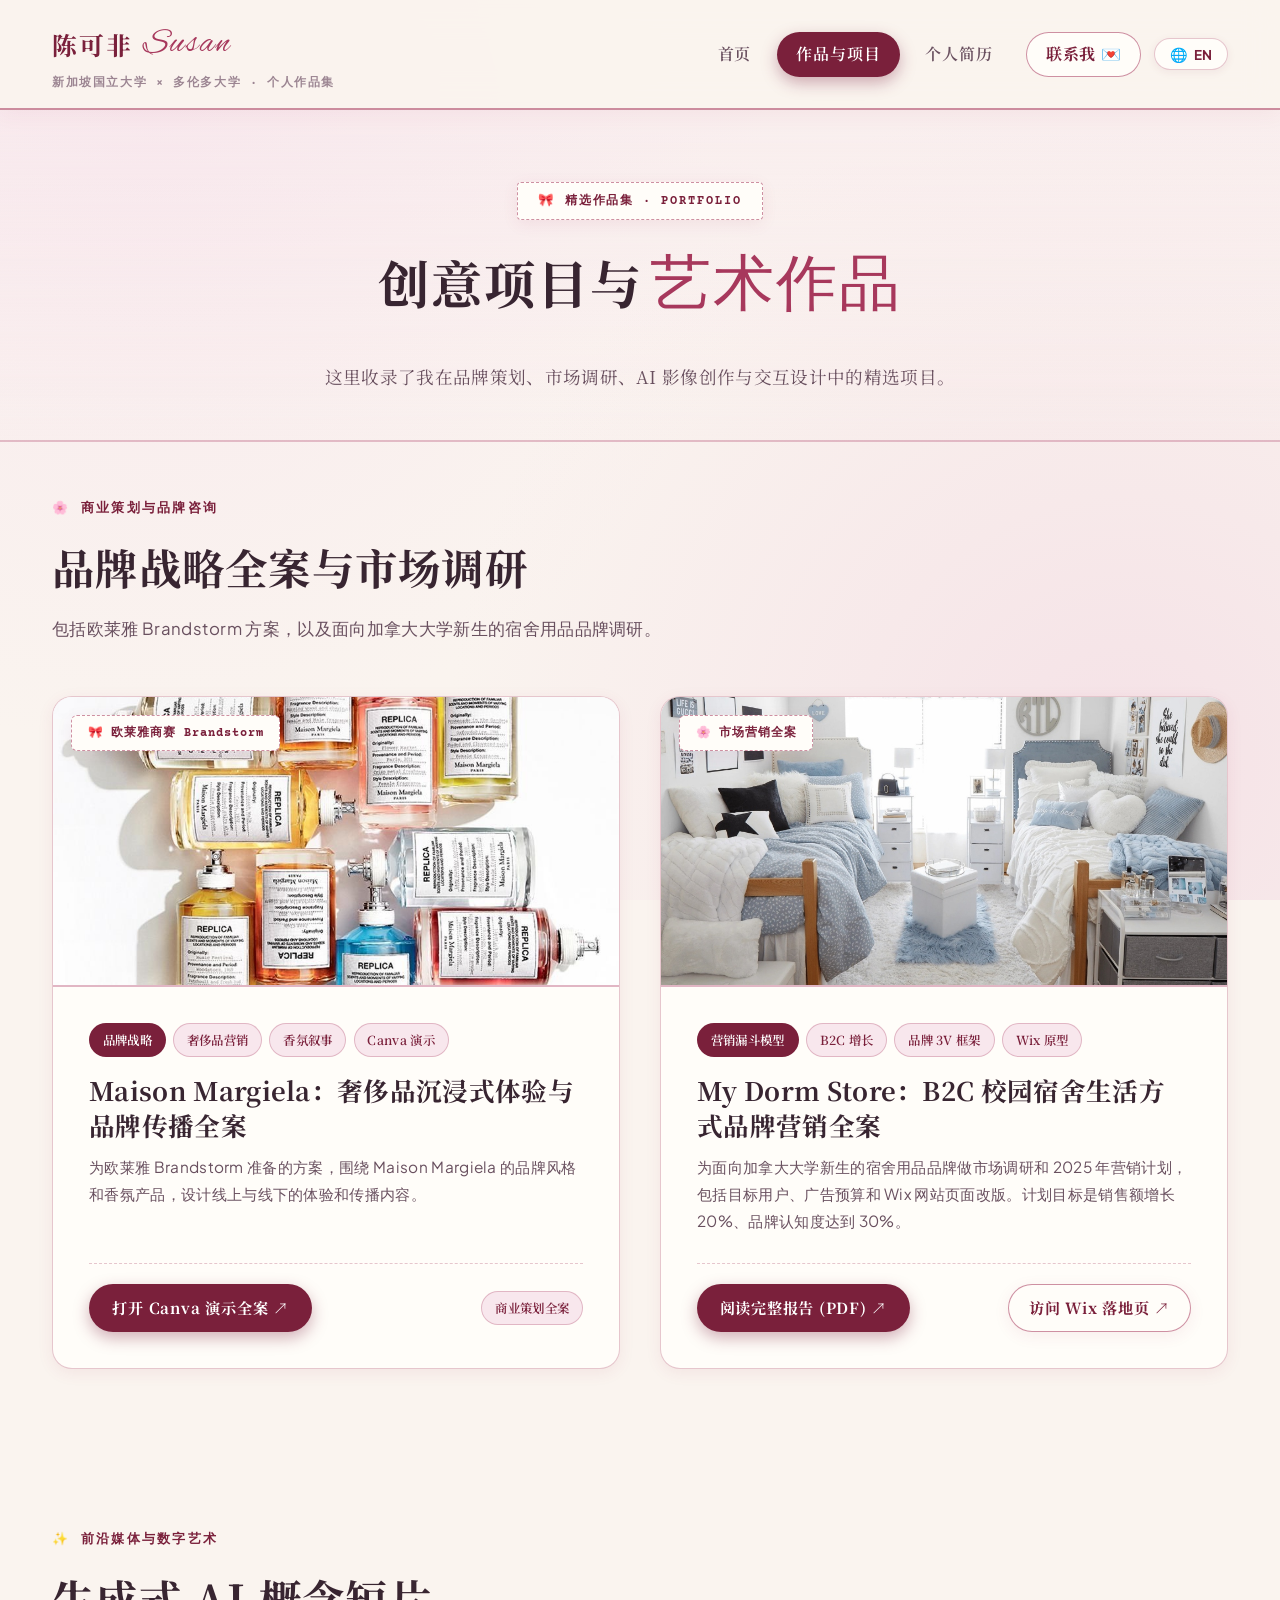
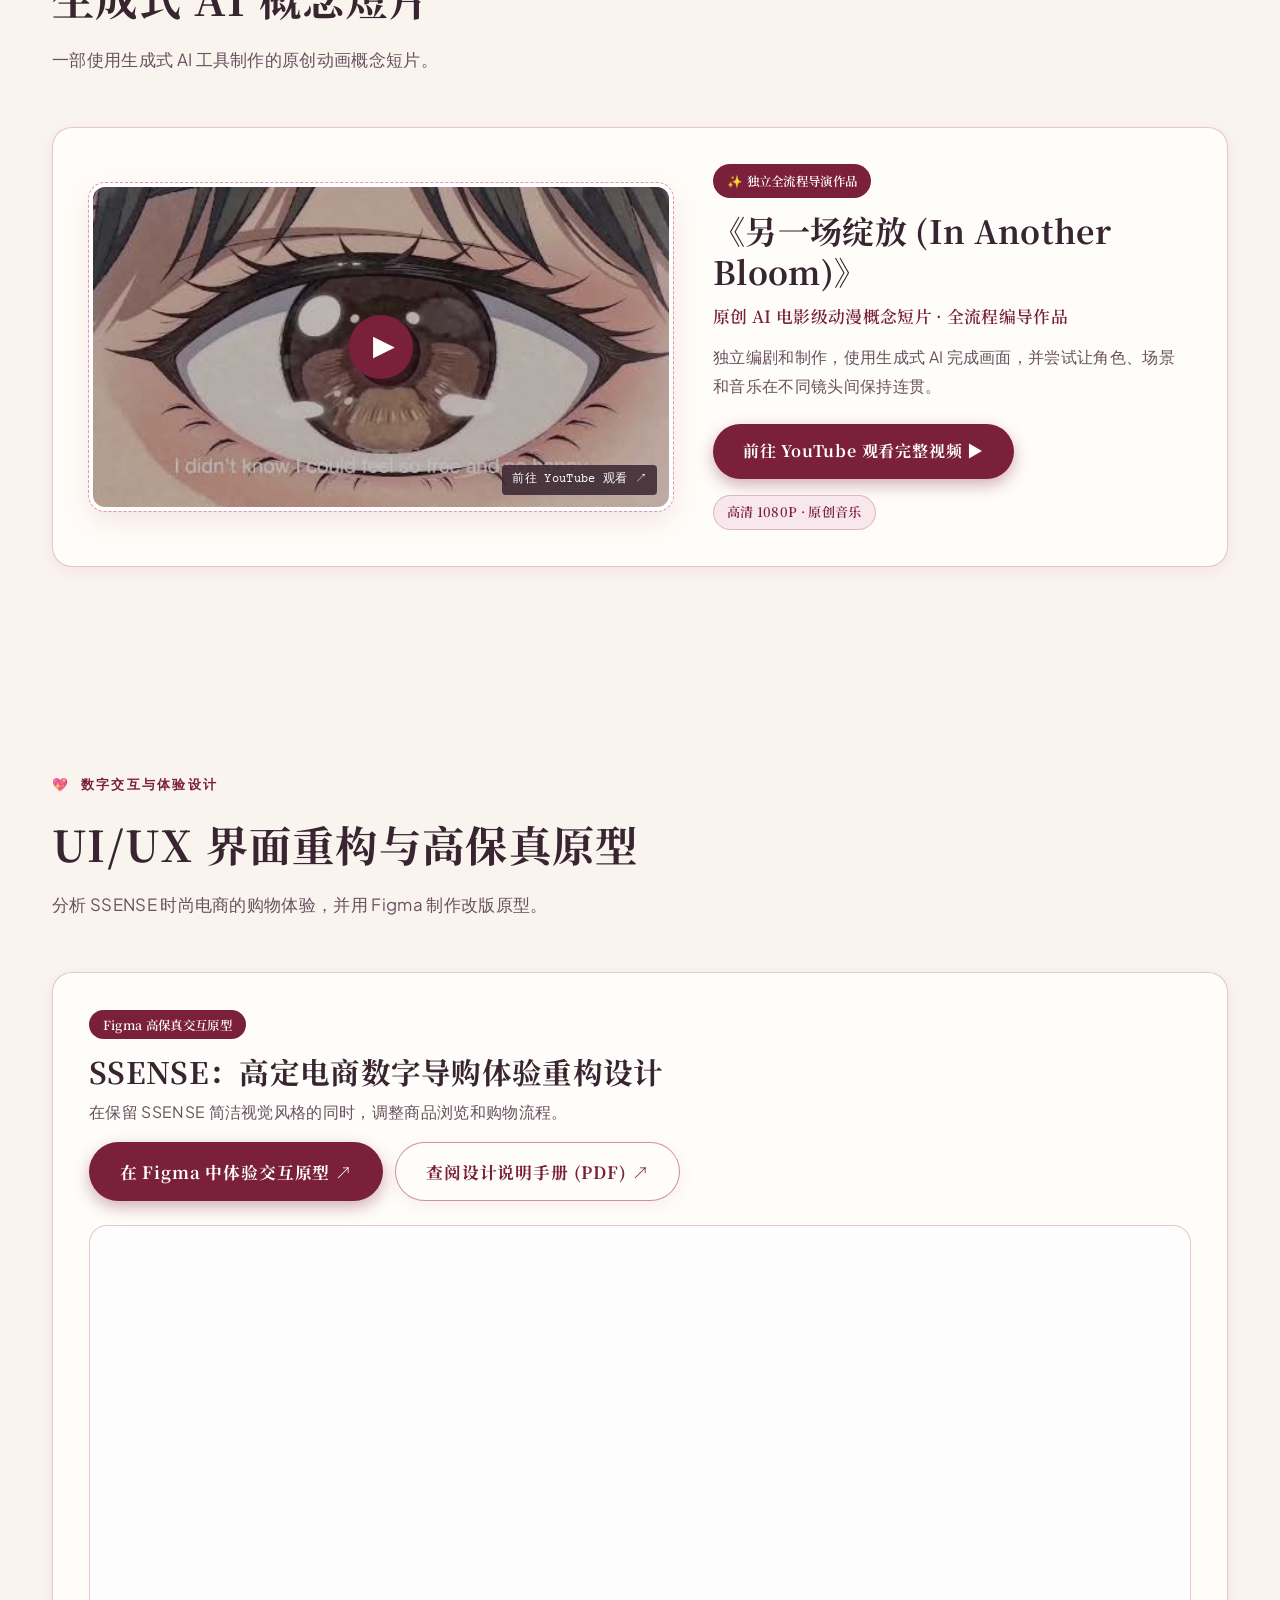
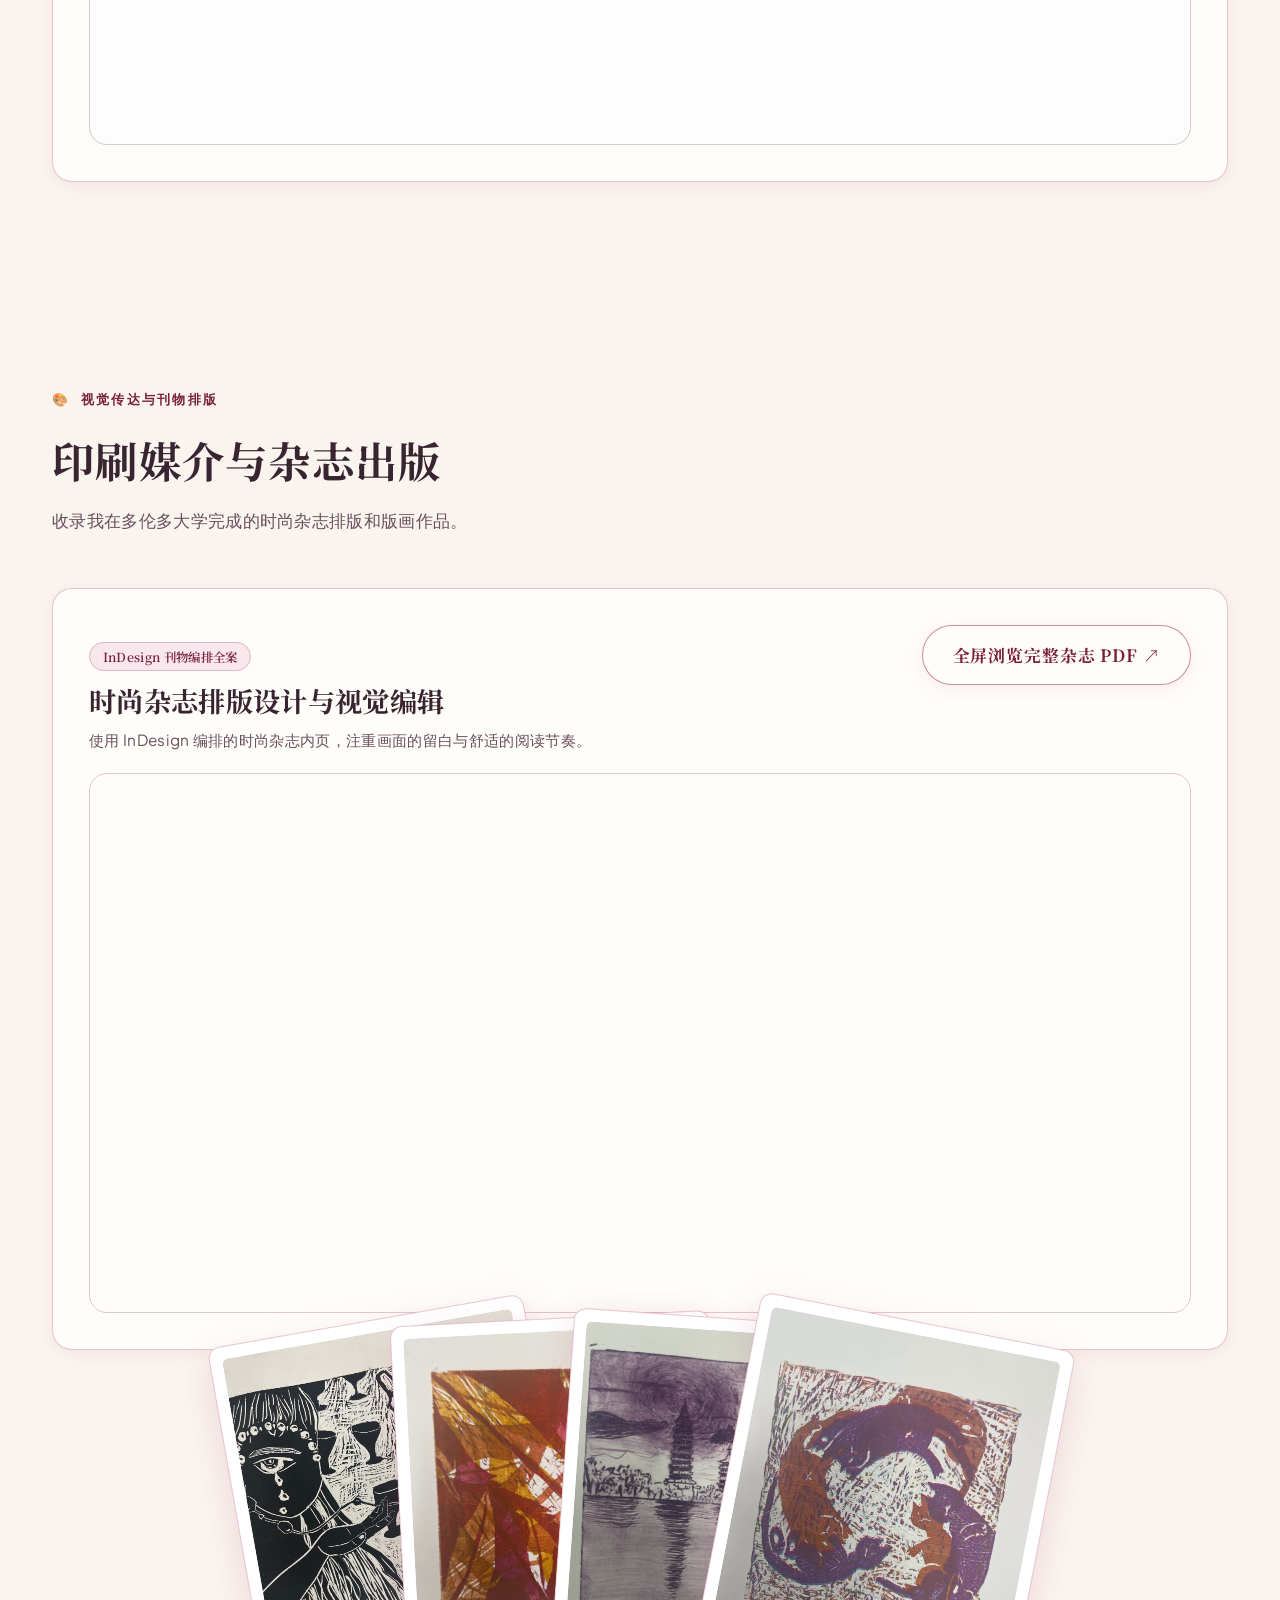
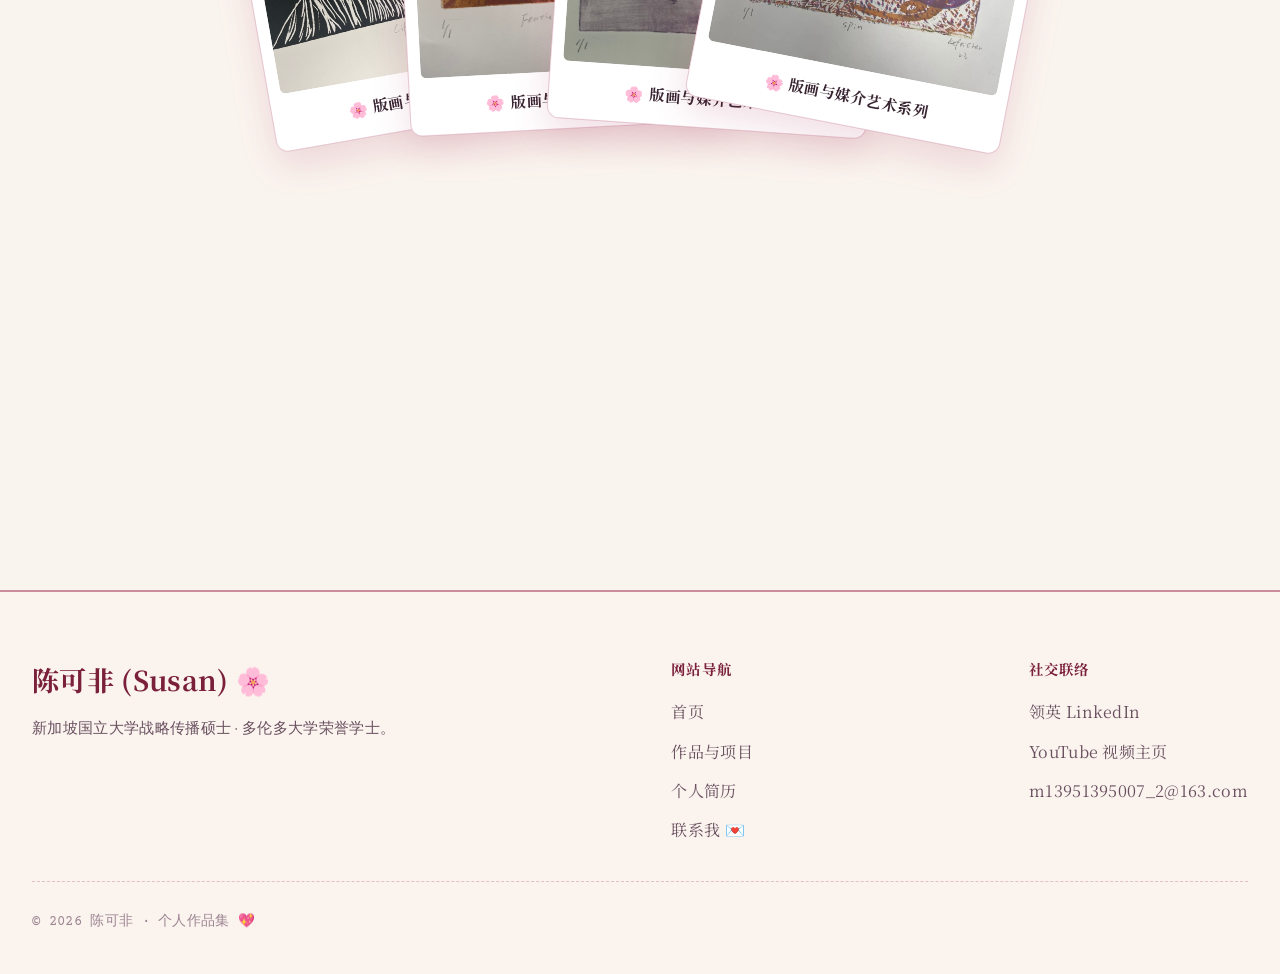
==== commit 788f59a2: "Update Gallery.html" ====
--- a/Project 2/Gallery.html
+++ b/Project 2/Gallery.html
@@ -36,7 +36,7 @@
       <span class="subpage-tag" data-i18n="gallery.hero_tag">🎀 精选作品集 · PORTFOLIO</span>
       <h1 class="subpage-title" data-i18n="gallery.hero_title">创意项目与<span>艺术作品</span></h1>
       <p class="subpage-desc" data-i18n="gallery.hero_desc">
-        这里收录了我在品牌策划、市场调研、AI 影像创作与交互设计中的精选项目。
+        这里收录了我在品牌策划、市场调研、AI 视频创作与交互设计中的精选项目。
       </p>
     </div>
   </section>
@@ -70,7 +70,7 @@
             </div>
             <h3 class="card-title" data-i18n="p1.title">Maison Margiela：奢侈品沉浸式体验与品牌传播全案</h3>
             <p class="card-desc" data-i18n="p1.desc">
-              针对全球顶尖商业赛事<strong>欧莱雅 Brandstorm</strong> 打造。深度解构 Maison Margiela 先锋时尚美学与香氛产品线，构建打通全渠道感官体验的数字叙事框架，精准赋能品牌在 Z 世代年轻圈层中的情绪共鸣。
+              针对商业赛事<strong>欧莱雅 Brandstorm</strong> 打造。深度解构 Maison Margiela 先锋时尚美学与香氛产品线，构建打通全渠道感官体验的数字叙事框架，精准赋能品牌在 Z 世代年轻圈层中的情绪共鸣。
             </p>
             <div class="card-footer">
               <a href="https://www.canva.com/design/DAHDSswVoE4/EtMs_yeeLUYKKAIg9IhPiQ/edit" target="_blank" rel="noopener noreferrer" class="btn btn-primary" style="padding: 0.6rem 1.4rem; font-size: 0.95rem;" data-i18n="gallery.btn_canva">
@@ -96,7 +96,7 @@
             </div>
             <h3 class="card-title" data-i18n="p2.title">My Dorm Store：B2C 校园宿舍生活方式品牌营销全案</h3>
             <p class="card-desc" data-i18n="p2.desc">
-              为加拿大高校新生宿舍生活方式品牌提供全链路市场调研与 2025 增长规划（目标提升 20% 销售额与 30% 知名度）。构建目标人群画像、营销漏斗付费广告预算分配策略，并完成 Wix 官网落地页重塑。
+              为加拿大高校新生宿舍生活品牌提供全链路市场调研与 2025 增长规划（目标提升 20% 销售额与 30% 知名度）。构建目标人群画像、营销漏斗付费广告预算分配策略，并完成 Wix 官网落地页重塑。
             </p>
             <div class="card-footer" style="flex-wrap: wrap; gap: 0.6rem;">
               <a href="other files/My Dorm Store Marketing Report.pdf" target="_blank" class="btn btn-primary" style="padding: 0.6rem 1.35rem; font-size: 0.95rem;" data-i18n="p2.btn_pdf">
@@ -140,15 +140,15 @@
 
           <!-- 作品文字解说与直达按钮 -->
           <div>
-            <span class="tag-pill tag-featured" style="margin-bottom: 0.75rem; display: inline-block;" data-i18n="gallery.film_director_tag">✨ 独立全流程导演作品</span>
+            <span class="tag-pill tag-featured" style="margin-bottom: 0.75rem; display: inline-block;" data-i18n="gallery.film_director_tag">✨ 独立全流程自制作品</span>
             <h3 style="font-family: var(--font-serif-cn); font-size: 2rem; color: var(--text-ink-dark); margin-bottom: 0.5rem; line-height: 1.3;" data-i18n="gallery.film_title">
               《另一场绽放 (In Another Bloom)》
             </h3>
             <p style="font-family: var(--font-serif-cn); font-size: 1.05rem; color: var(--wine-seal); font-weight: 600; margin-bottom: 0.75rem;" data-i18n="gallery.film_sub">
-              原创 AI 电影级动漫概念短片 · 全流程编导作品
+              原创 AI 动漫概念短片
             </p>
             <p style="font-size: 0.98rem; color: var(--text-ink-medium); line-height: 1.8; margin-bottom: 1.5rem;" data-i18n="gallery.film_desc">
-              由陈可非独立编剧、提示词架构与全流程制作的原创 AI 动漫艺术短片。探索生成式 AI 工具链在场景连贯性、电影级唯美光影构图与情感共鸣音乐声画同步的先锋表达。
+              原创 AI 动漫艺术短片。探索生成式 AI 工具在场景连贯性、唯美光影构图与情感共鸣的表达。
             </p>
             <div style="display: flex; gap: 1rem; align-items: center; flex-wrap: wrap;">
               <a href="https://www.youtube.com/watch?v=8Vp1lhLAo2I&t=71s" target="_blank" rel="noopener noreferrer" class="btn btn-primary" style="padding: 0.75rem 1.8rem; font-size: 1rem;" data-i18n="gallery.btn_yt_watch">
@@ -198,7 +198,7 @@
         <span class="section-tag" data-i18n="gallery.sec4_tag">🎨 视觉传达与刊物排版</span>
         <h2 class="section-title" data-i18n="gallery.sec4_title">印刷媒介与杂志出版</h2>
         <p class="section-desc" data-i18n="gallery.sec4_desc">
-          在多伦多大学期间创作的时尚杂志排版与版画作品，记录我对纸张质感与版式美学的探索。
+          在本科期间创作的时尚杂志排版与版画作品，记录我对质感与美学的探索。
         </p>
       </div>
 
